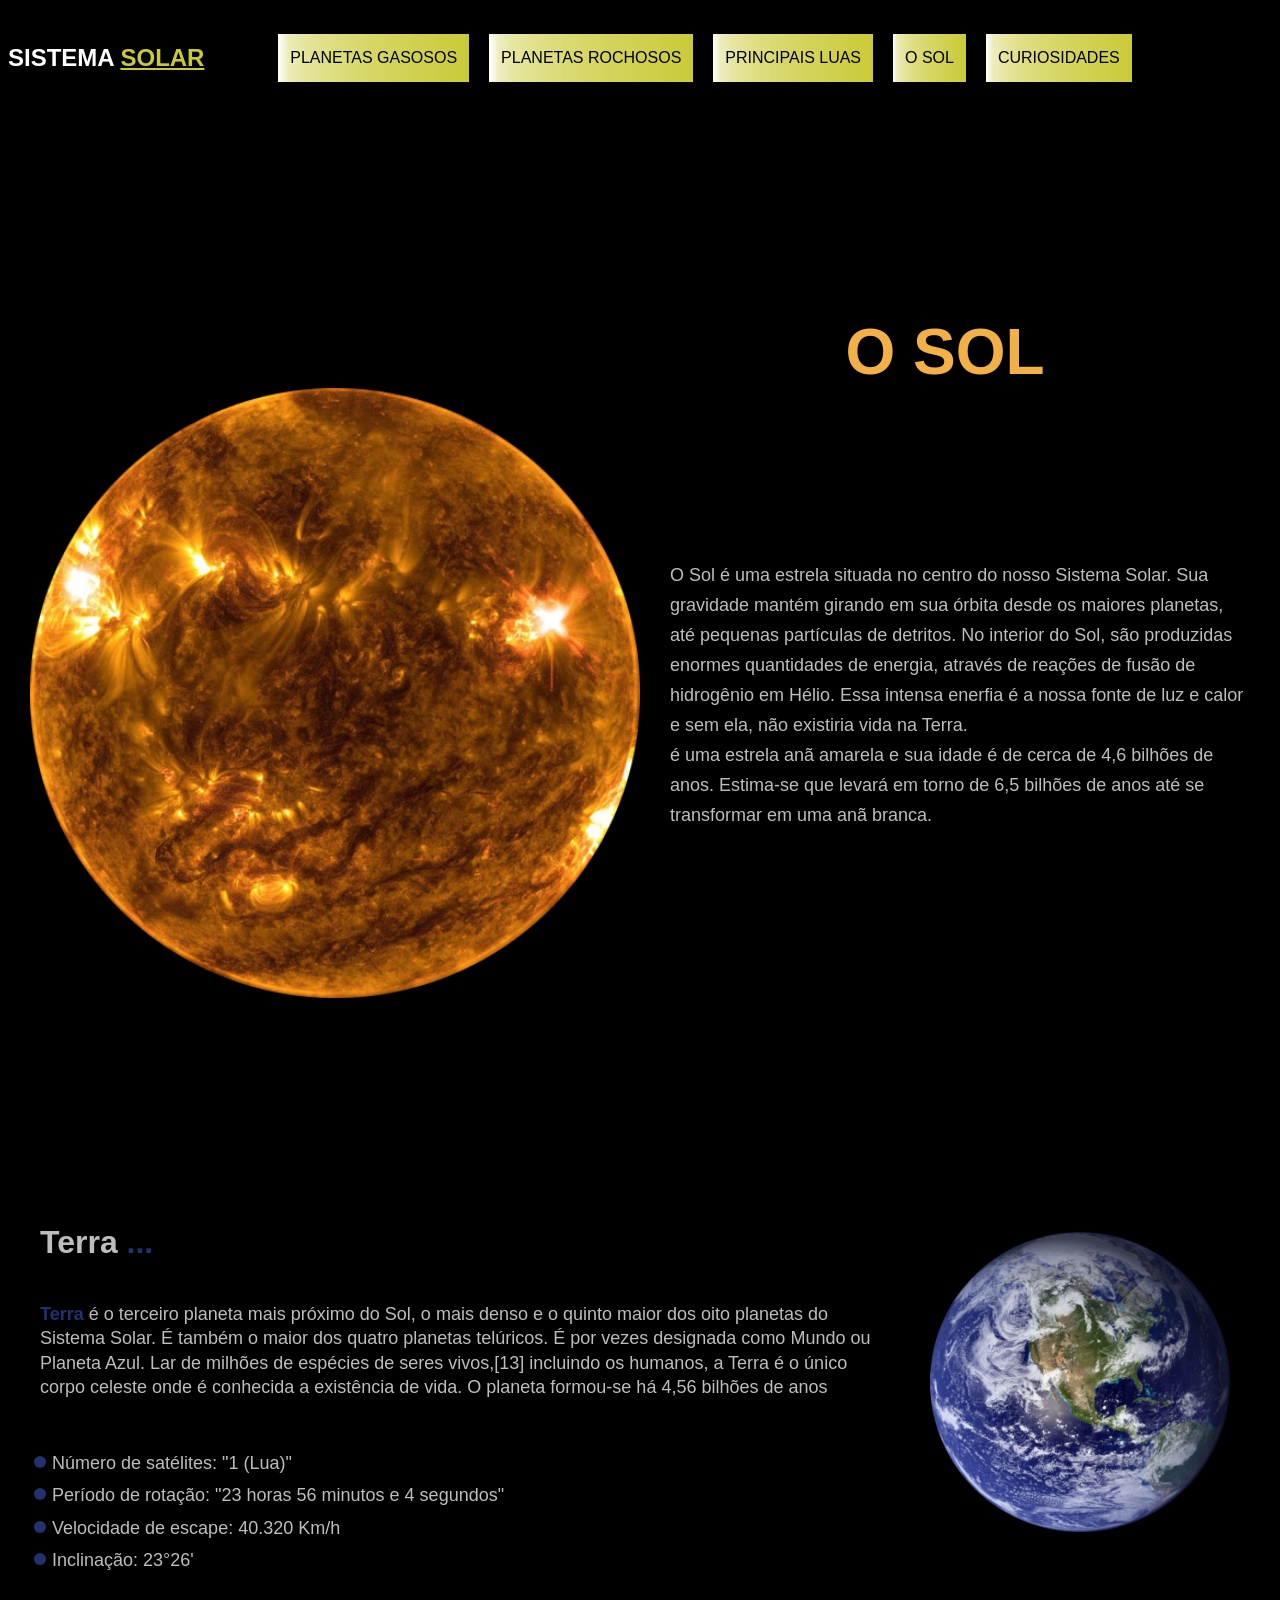
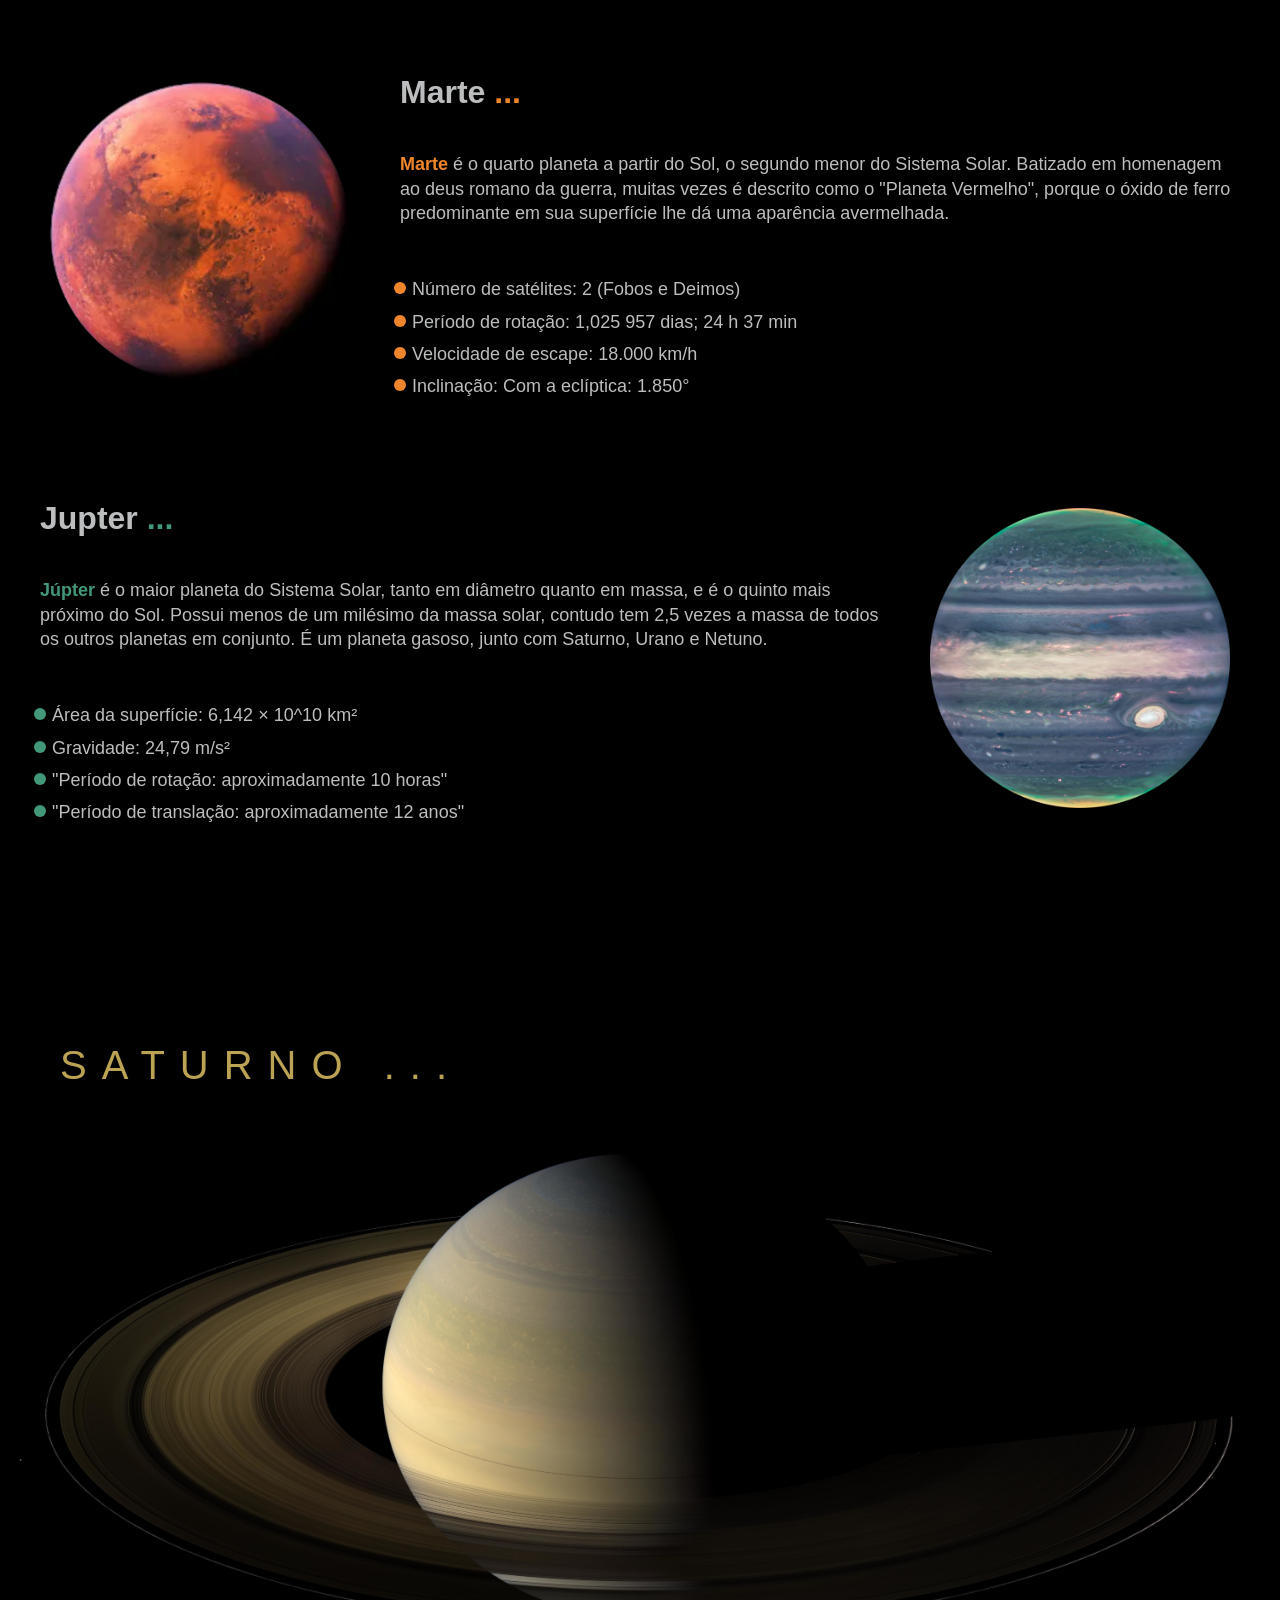
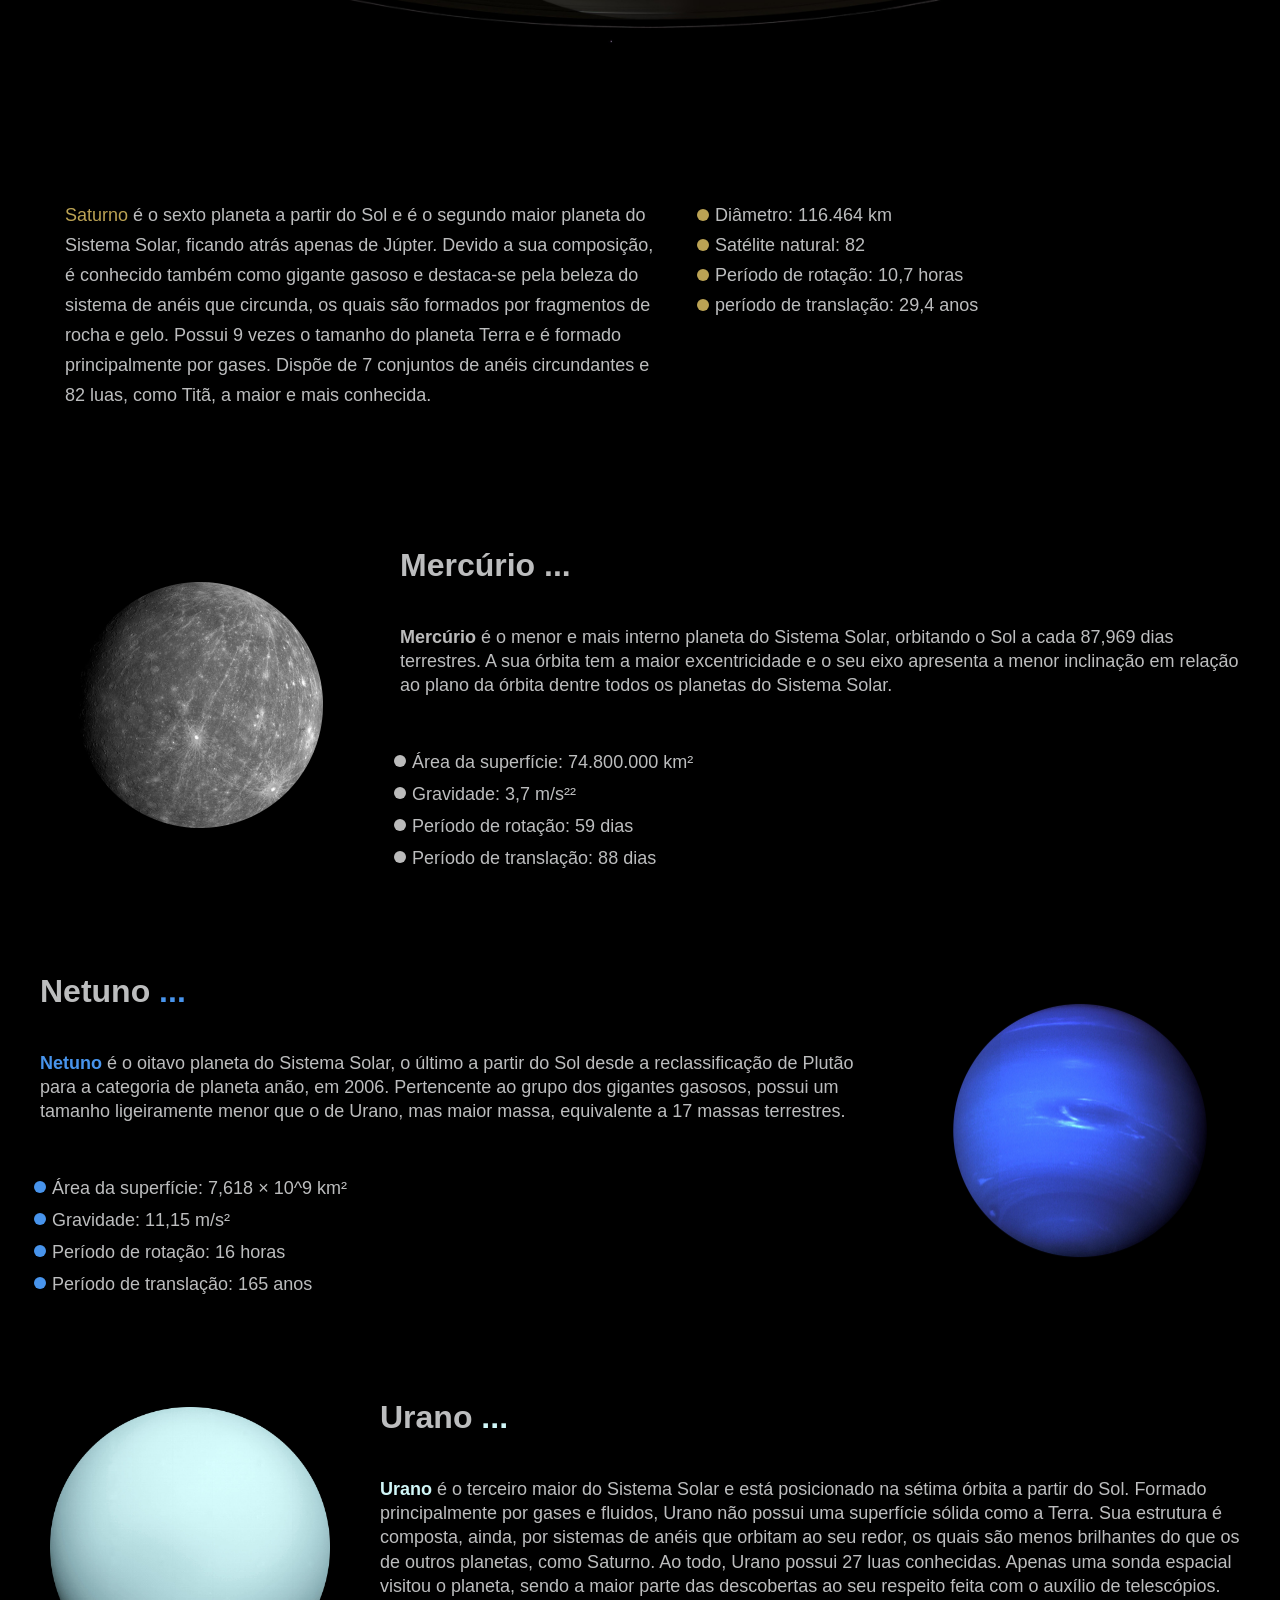
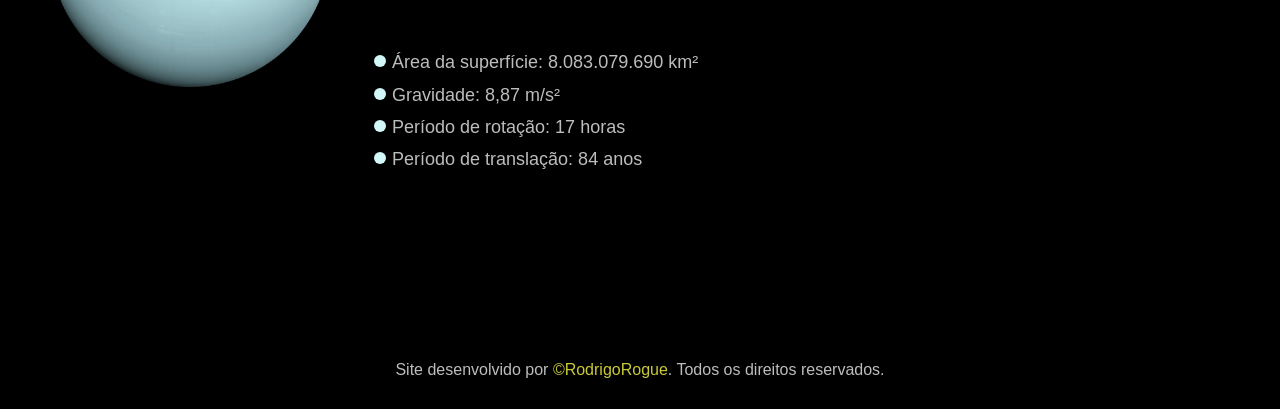
==== index.html @ a6e83b04 "correção de bug de scroll horizontal no responsivo" ====
<!DOCTYPE html>
<html lang="pt-BR">

<head>
  <meta charset="UTF-8">
  <meta http-equiv="X-UA-Compatible" content="IE=edge">
  <meta name="viewport" content="width=device-width, initial-scale=1.0">

  <script>document.documentElement.className += " js"</script>
  <link rel="stylesheet" href="./css/style.css">
  <title>Sistema Solar</title>
</head>

<body>
  <header class="header-bg">
    <nav class="header container">
      <div>
        <h2 class="cor-0 font-1-l-b">Sistema <span class="cor-4">Solar</span></h2>
      </div>
      <ul class="header-menu font-1-s">
        <li><a href="./">Planetas Gasosos</a></li>
        <li><a href="./">Planetas Rochosos</a></li>
        <li><a href="./">Principais Luas</a></li>
        <li><a href="./">O Sol</a></li>
        <li><a href="./">Curiosidades</a></li>
      </ul>
    </nav>
  </header>
  <main class="introducao">
    <article>
      <div class="sol" data-anime="scroll" data-tab="show-right">
        <h2 class="cor-9 font-1-xxl">O Sol</h2>
        <div id="sol">
          <img src="./img/estrelas/sol-transparente.png" width="600" alt="Sol">
        </div>
        <div class="sol-descricao">
          <p class="cor-10 font-1-m container">O Sol é uma estrela situada no centro do nosso Sistema Solar. Sua gravidade mantém girando em sua órbita desde os maiores planetas, até pequenas partículas de detritos. No interior do Sol, são produzidas enormes quantidades de energia, através de reações de fusão de hidrogênio em Hélio. Essa intensa enerfia é a nossa fonte de luz e calor e sem ela, não existiria vida na Terra.</p>
          <p class="cor-10 font-1-m container">é uma estrela anã amarela e sua idade é de cerca de 4,6 bilhões de anos. Estima-se que levará em torno de 6,5 bilhões de anos até se transformar em uma anã branca.</p>
        </div>
      </div>
    </article>
    <article class="galaxia-blue">
      <div class="planeta terra" data-anime="scroll" data-tab="show-right">
        <div id="terra" data-tab="content" class="planetas">
          <img src="./img/planetas-transparentes/terra-transparente.png" width="300" alt="Planeta Terra">
        </div>
        <div class="terra-descricao container" data-tab="content">
          <h3 class="font-1-xl cor-10">Terra<span class="span-terra"> ...</span></h3>
          <p class="font-1-m cor-10"><span class="span-terra font-1-m-b">Terra</span> é o terceiro planeta mais próximo do Sol, o mais denso e o quinto maior dos oito planetas do Sistema Solar. É também o maior dos quatro planetas telúricos. É por vezes designada como Mundo ou Planeta Azul. Lar de milhões de espécies de seres vivos,[13] incluindo os humanos, a Terra é o único corpo celeste onde é conhecida a existência de vida. O planeta formou-se há 4,56 bilhões de anos</p>
          <ul class="cor-10 font-1-m">
            <li>Número de satélites: "1 (Lua)"</li>
            <li>Período de rotação: "23 horas 56 minutos e 4 segundos"</li>
            <li>Velocidade de escape: 40.320 Km/h</li>
            <li>Inclinação: 23°26'</li>
          </ul>
        </div>
      </div>
      <div class="planeta  marte" data-anime="scroll" data-tab="show-right">
        <div id="marte" class="planetas">
          <img src="./img/planetas-transparentes/marte-transparente.png" width="300" alt="Planeta Marte">
        </div>
        <div class="marte-descricao container">
          <h3 class="font-1-xl cor-10">Marte<span class="span-marte"> ...</span></h3>
          <p class="font-1-m cor-10"><span class="span-marte font-1-m-b">Marte</span> é o quarto planeta a partir do Sol, o segundo menor do Sistema Solar. Batizado em homenagem ao deus romano da guerra, muitas vezes é descrito como o "Planeta Vermelho", porque o óxido de ferro predominante em sua superfície lhe dá uma aparência avermelhada.</p>
          <ul class="cor-10 font-1-m">
            <li>Número de satélites: 2 (Fobos e Deimos)</li>
            <li>Período de rotação: 1,025 957 dias; 24 h 37 min</li>
            <li>Velocidade de escape: 18.000 km/h</li>
            <li>Inclinação: Com a eclíptica: 1.850°</li>
          </ul>
        </div>
      </div>
      <div class="planeta jupter" data-anime="scroll" data-tab="show-right">
        <div id="jupter" class="planetas">
          <img src="./img/planetas-transparentes/jupter-transparente.png" width="300" alt="Planeta Júpter">
        </div>
        <div class="jupter-descricao container">
          <h3 class="font-1-xl cor-10">Jupter<span class="span-jupter"> ...</span></h3>
          <p class="font-1-m cor-10"><span class="span-jupter font-1-m-b">Júpter</span> é o maior planeta do Sistema Solar, tanto em diâmetro quanto em massa, e é o quinto mais próximo do Sol. Possui menos de um milésimo da massa solar, contudo tem 2,5 vezes a massa de todos os outros planetas em conjunto. É um planeta gasoso, junto com Saturno, Urano e Netuno.</p>
          <ul class="cor-10 font-1-m">
            <li>Área da superfície: 6,142 × 10^10 km²</li>
            <li>Gravidade: 24,79 m/s²</li>
            <li>"Período de rotação: aproximadamente 10 horas"</li>
            <li>"Período de translação: aproximadamente 12 anos"</li>
          </ul>
        </div>
      </div>
    </article>

    <article class="galaxia-black">
      <div class="saturno" data-tab="show">
        <div id="saturno">
          <img src="./img/planetas/planeta-saturno-otimizada.jpg" width="300" alt="Planeta Saturno">
        </div>
        <div class="saturno-descricao cor-10 font-1-m">
          <p><span>Saturno</span> é o sexto planeta a partir do Sol e é o segundo maior planeta do Sistema Solar, ficando atrás apenas de Júpter. Devido a sua composição, é conhecido também como gigante gasoso e destaca-se pela beleza do sistema de anéis que circunda, os quais são formados por fragmentos de rocha e gelo. Possui 9 vezes o tamanho do planeta Terra e é formado principalmente por gases. Dispõe de 7 conjuntos de anéis circundantes e 82 luas, como Titã, a maior e mais conhecida.
          </p>
          <ul>
            <li>Diâmetro: 116.464 km</li>
            <li>Satélite natural: 82</li>
            <li>Período de rotação: 10,7 horas</li>
            <li>período de translação: 29,4 anos</li>
          </ul>
        </div>
      </div>
    </article>

    <article class="galaxia-blue">
      <div class="planeta mercurio" data-anime="scroll" data-tab="show-right">
        <div id="mercurio" class="planetas">
          <img src="./img/planetas-transparentes/mercurio-transparente.png" width="300" alt="Planeta Mercúrio">
        </div>
        <div class="mercurio-descricao container">
          <h3 class="font-1-xl cor-10">Mercúrio<span class="span-mercurio"> ...</span></h3>
          <p class="font-1-m cor-10"><span class="span-mercurio font-1-m-b">Mercúrio</span> é o menor e mais interno planeta do Sistema Solar, orbitando o Sol a cada 87,969 dias terrestres. A sua órbita tem a maior excentricidade e o seu eixo apresenta a menor inclinação em relação ao plano da órbita dentre todos os planetas do Sistema Solar.</p>
          <ul class="cor-10 font-1-m">
            <li>Área da superfície: 74.800.000 km²</li>
            <li>Gravidade: 3,7 m/s²²</li>
            <li>Período de rotação: 59 dias</li>
            <li>Período de translação: 88 dias</li>
          </ul>
        </div>
      </div>
      <div class="planeta netuno" data-anime="scroll" data-tab="show-right">
        <div id="netuno" class="planetas">
          <img src="./img/planetas-transparentes/netuno-transparente.png" width="300" alt="Planeta Netuno">
        </div>
        <div class="netuno-descricao container">
          <h3 class="font-1-xl cor-10">Netuno<span class="span-netuno"> ...</span></h3>
          <p class="font-1-m cor-10"><span class="span-netuno font-1-m-b">Netuno</span> é o oitavo planeta do Sistema Solar, o último a partir do Sol desde a reclassificação de Plutão para a categoria de planeta anão, em 2006. Pertencente ao grupo dos gigantes gasosos, possui um tamanho ligeiramente menor que o de Urano, mas maior massa, equivalente a 17 massas terrestres.</p>
          <ul class="cor-10 font-1-m">
            <li>Área da superfície: 7,618 × 10^9 km²</li>
            <li>Gravidade: 11,15 m/s²</li>
            <li>Período de rotação: 16 horas</li>
            <li>Período de translação: 165 anos</li>
          </ul>
        </div>
      </div>
      <div class="planeta urano" data-anime="scroll" data-tab="show-right">
        <div id="urano" class="planetas">
          <img src="./img/planetas-transparentes/urano-transparente.png" width="280" alt="Planeta Urano">
        </div>
        <div class="urano-descricao container">
          <h3 class="font-1-xl cor-10">Urano<span class="span-urano"> ...</span></h3>
          <p class="font-1-m cor-10"><span class="span-urano font-1-m-b">Urano</span> é o terceiro maior do Sistema Solar e está posicionado na sétima órbita a partir do Sol. Formado principalmente por gases e fluidos, Urano não possui uma superfície sólida como a Terra. Sua estrutura é composta, ainda, por sistemas de anéis que orbitam ao seu redor, os quais são menos brilhantes do que os de outros planetas, como Saturno. Ao todo, Urano possui 27 luas conhecidas. Apenas uma sonda espacial visitou o planeta, sendo a maior parte das descobertas ao seu respeito feita com o auxílio de telescópios.</p>
          <ul class="cor-10 font-1-m">
            <li>Área da superfície: 8.083.079.690 km²</li>
            <li>Gravidade: 8,87 m/s²</li>
            <li>Período de rotação: 17 horas</li>
            <li>Período de translação: 84 anos</li>
          </ul>
        </div>
      </div>
    </article>

  </main>
  <footer class="footer-bg">
    <p>Site desenvolvido por <span class="span-footer">&copy;RodrigoRogue</span>. Todos os direitos reservados.</p>
  </footer>

  <script src="js/script.js"></script>
</body>

</html>
---- css/style.css ----
@import "./global/global.css";

/*  Header */
@import "./global/header.css";

/* Utilidades */
@import "./utilidades/cores.css";
@import "./utilidades/tipografia.css";
@import "./utilidades/container.css";

/* Introdução */
@import "./home/introducao.css";
@import "./home/sol.css";
@import "./home/animaScroll.css";

/* Planetas */
@import "./planetas/marte.css";
@import "./planetas/jupter.css";
@import "./planetas/terra.css";
@import "./planetas/saturno.css";
@import "./planetas/mercurio.css";
@import "./planetas/netuno.css";
@import "./planetas/urano.css";
@import "./planetas/sol.css";

/* footer */
@import "./global/footer.css";
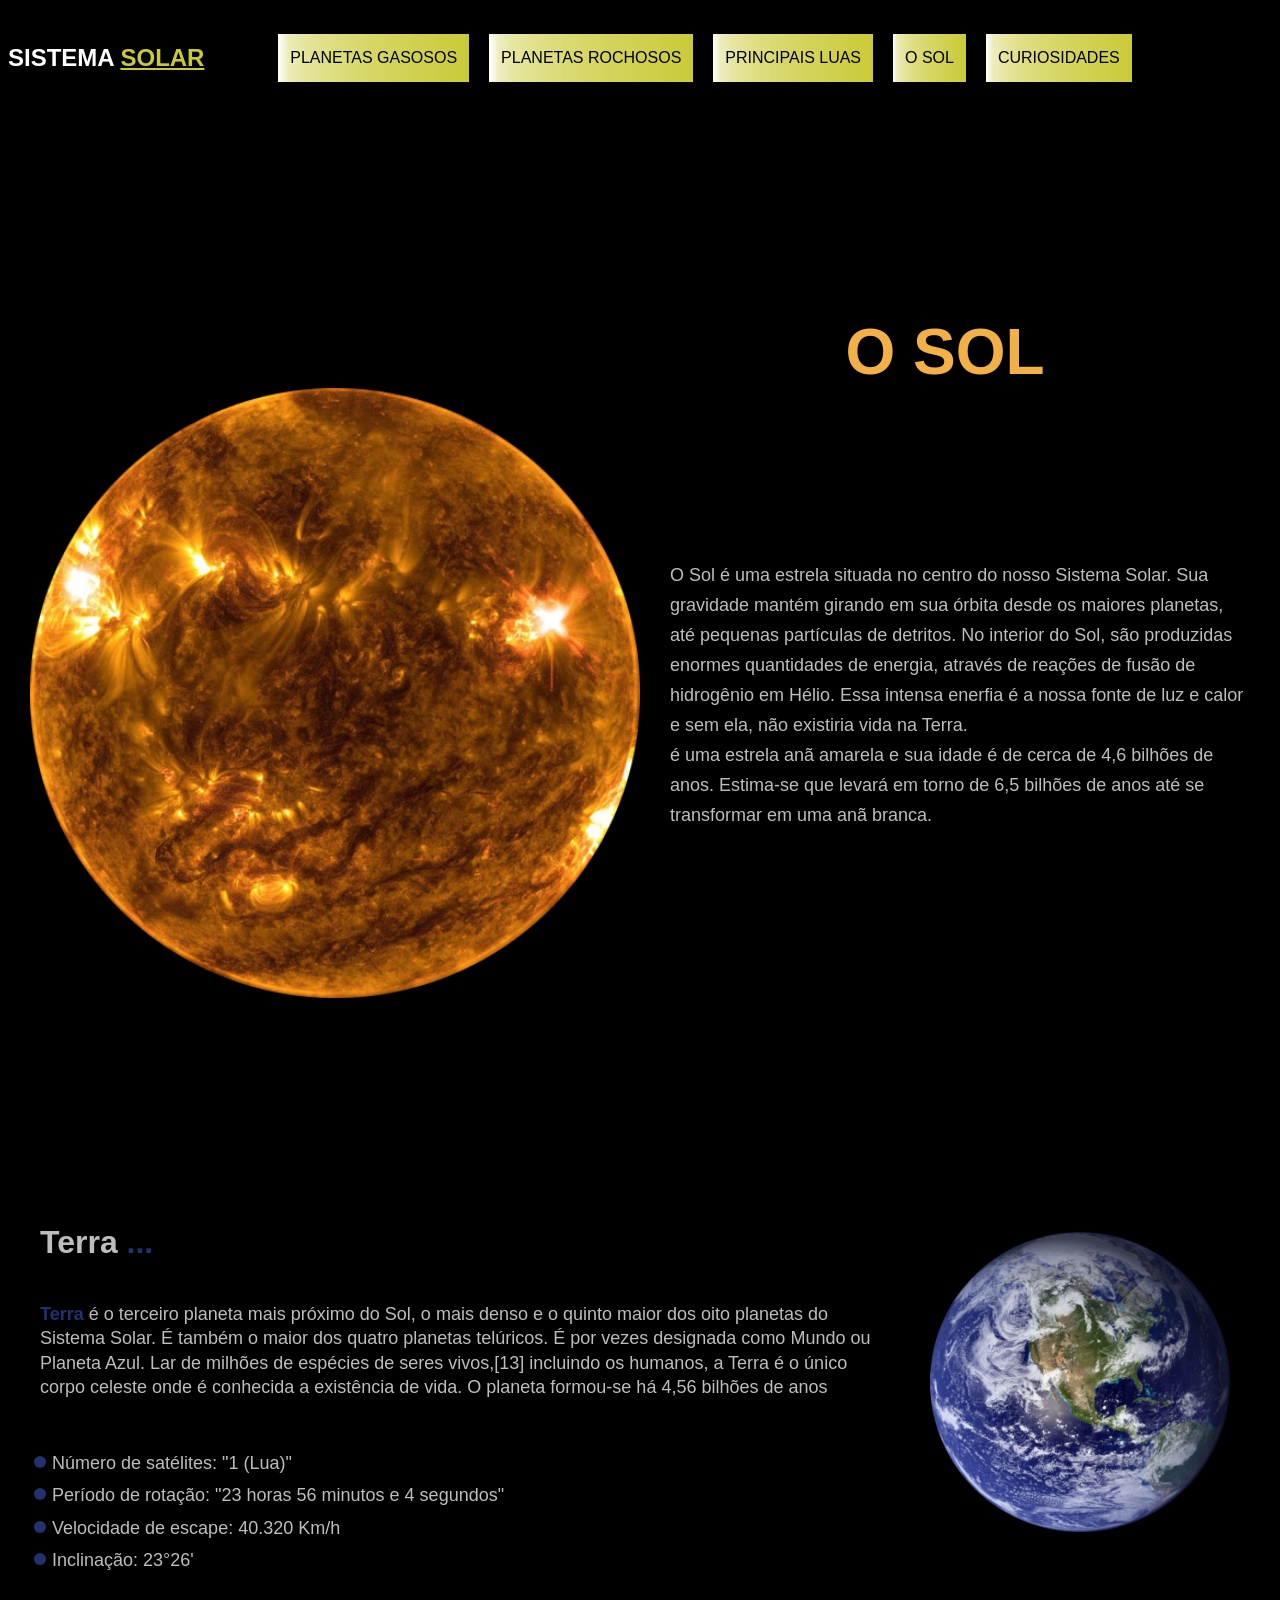
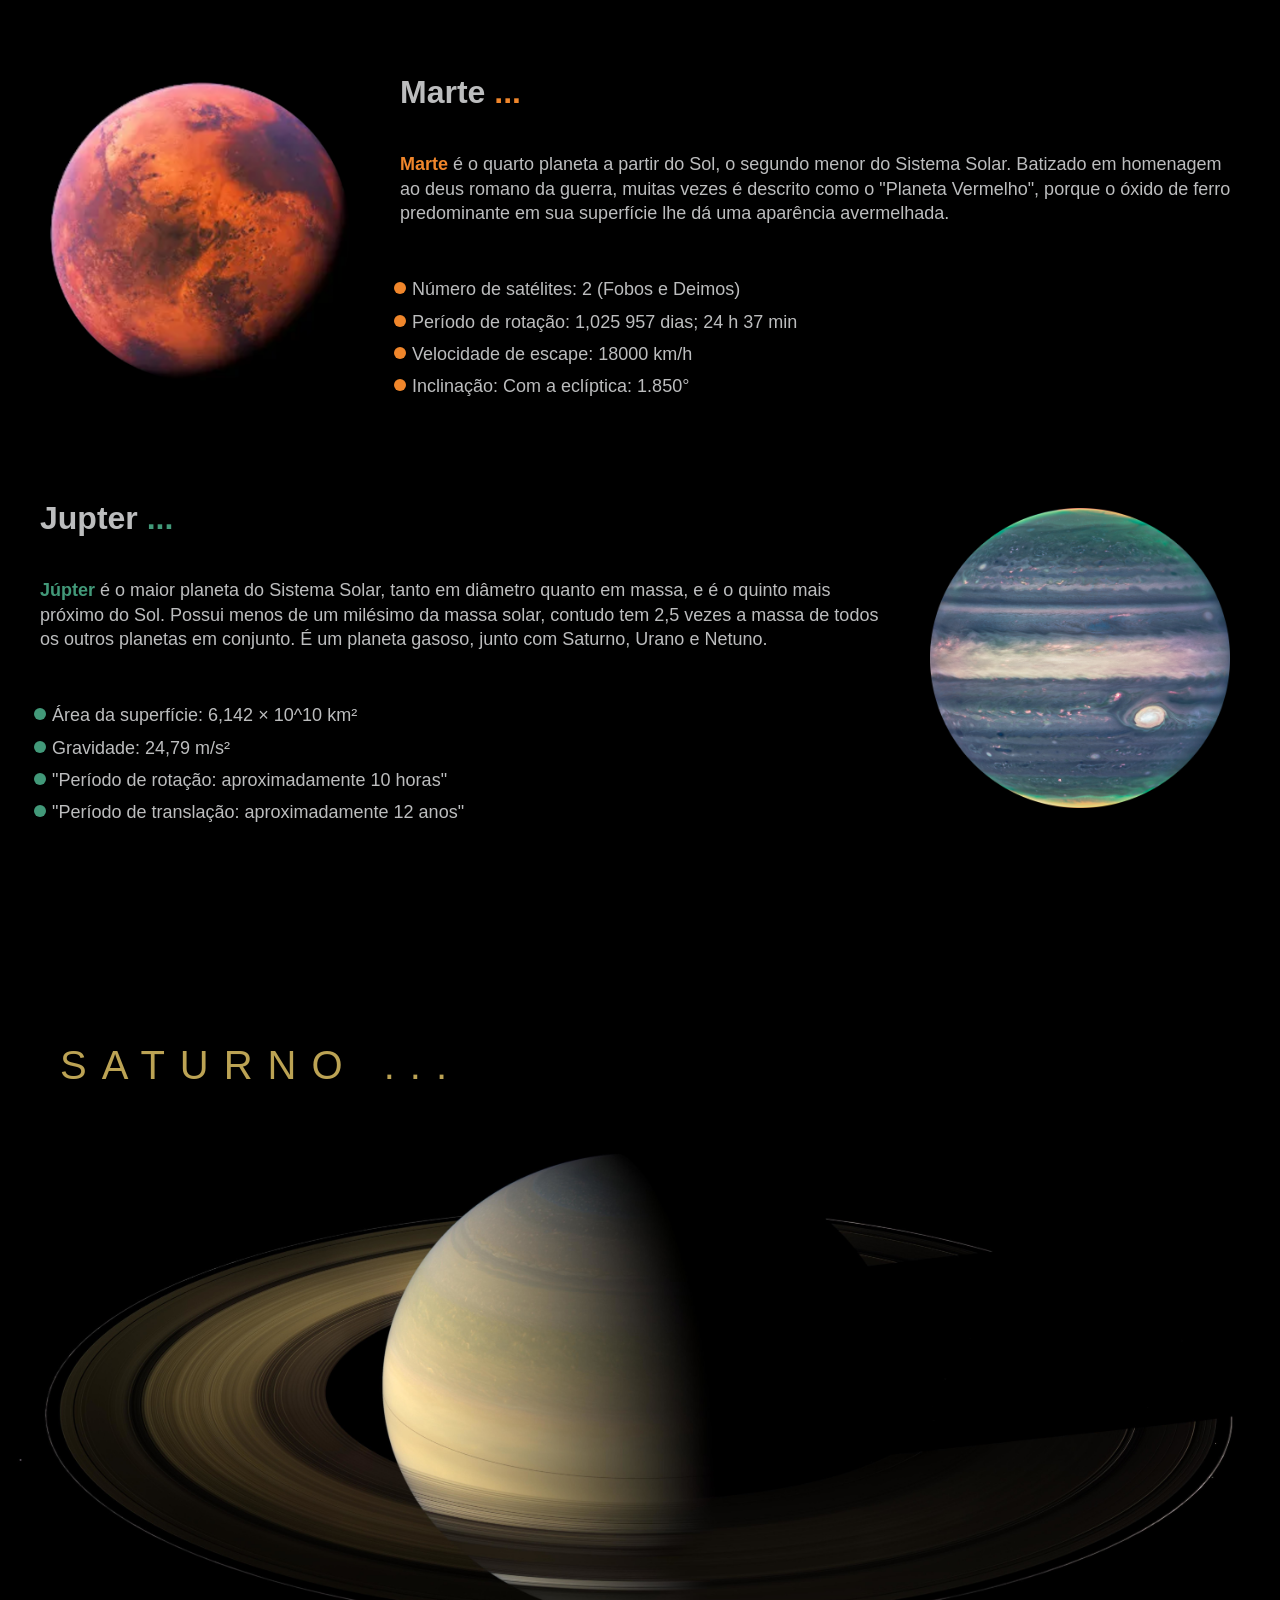
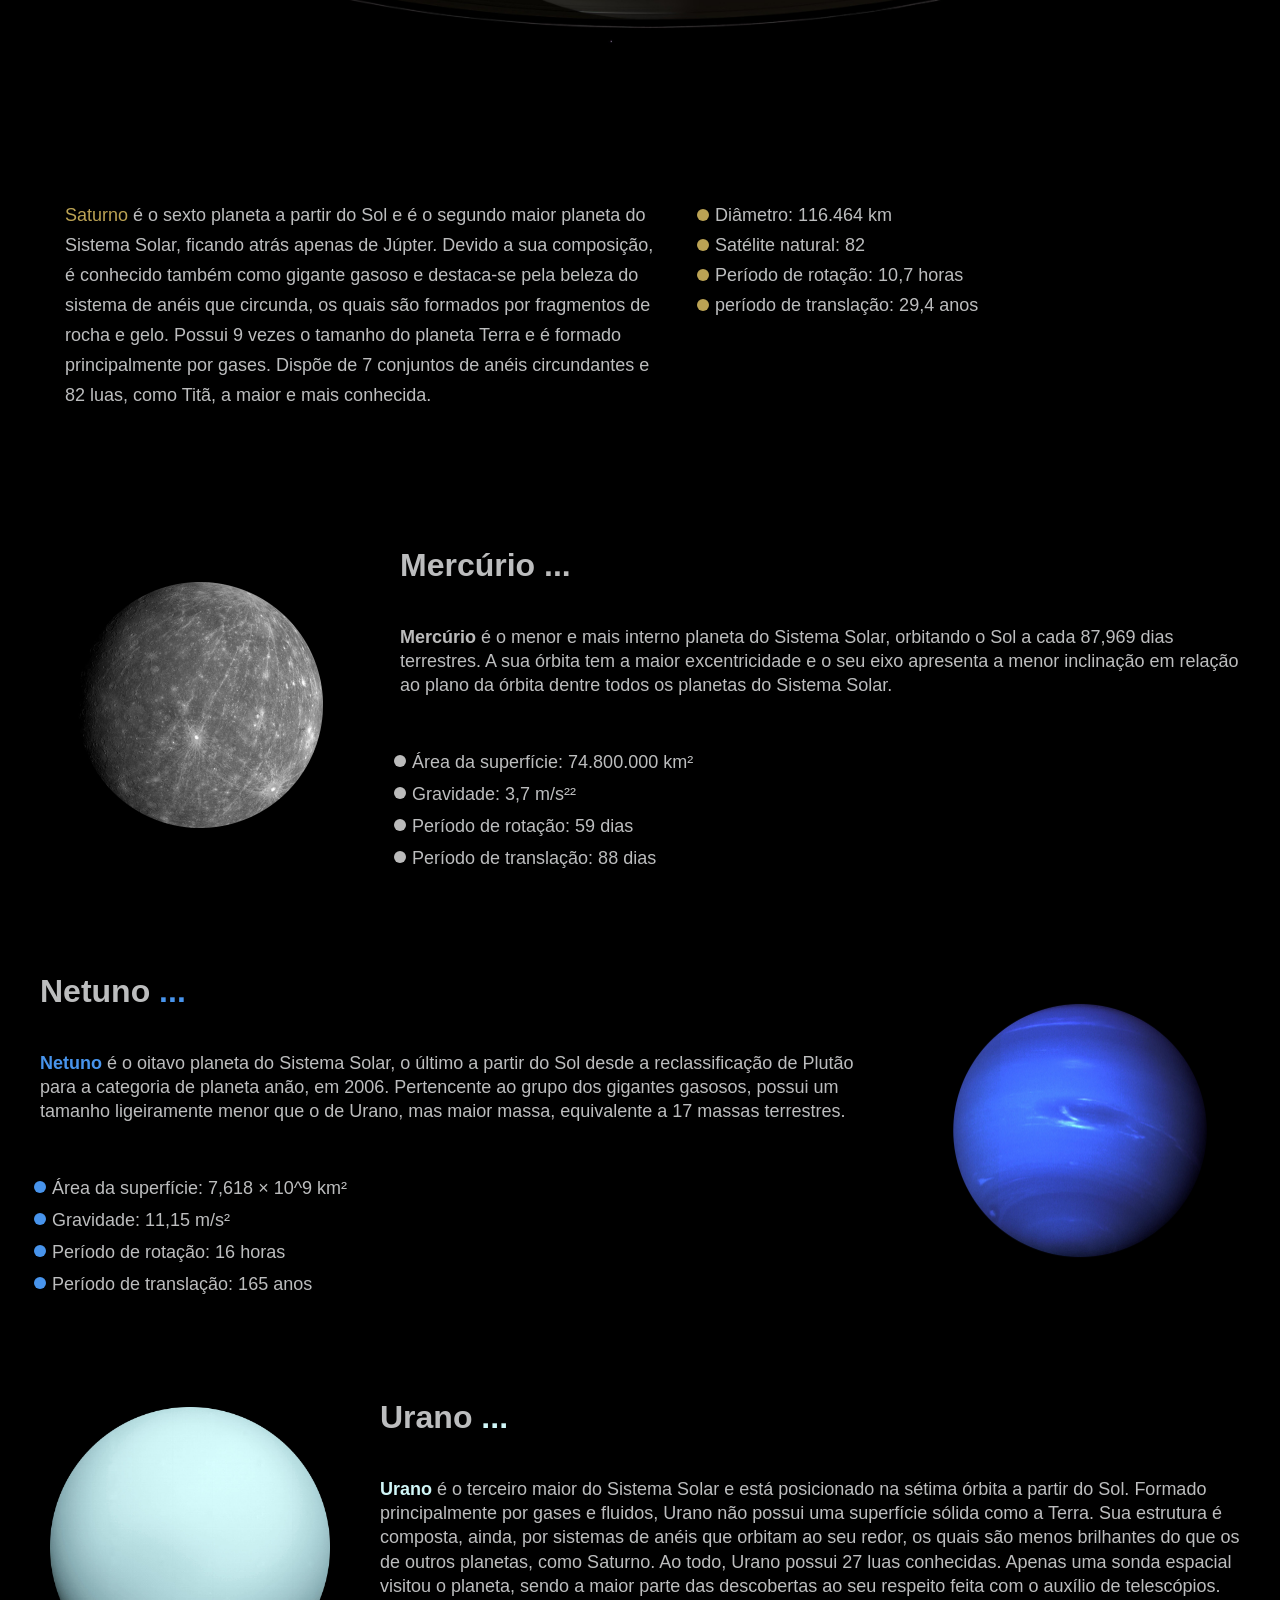
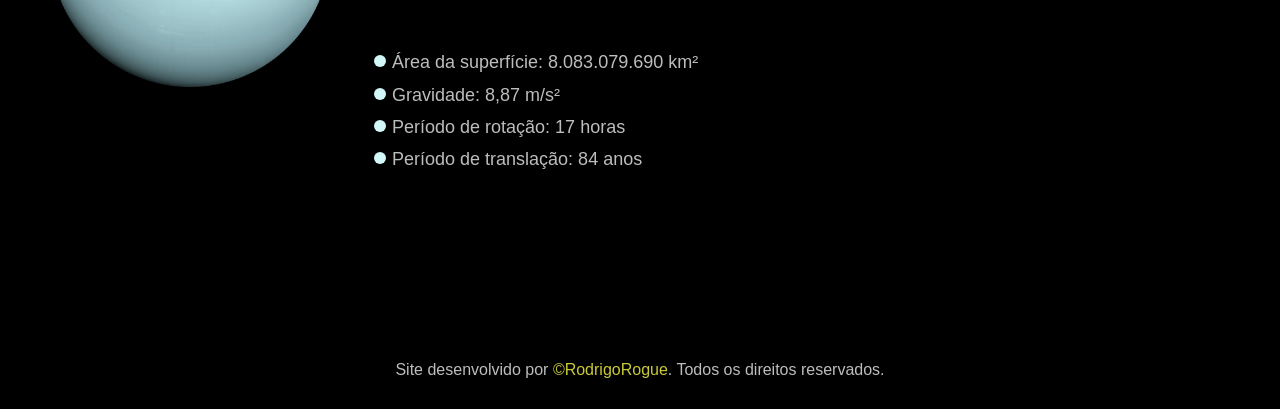
==== commit 619e2c9b: "retirado console log do script" ====
--- a/index.html
+++ b/index.html
@@ -65,7 +65,7 @@
           <ul class="cor-10 font-1-m">
             <li>Número de satélites: 2 (Fobos e Deimos)</li>
             <li>Período de rotação: 1,025 957 dias; 24 h 37 min</li>
-            <li>Velocidade de escape: 18.000 km/h</li>
+            <li>Velocidade de escape: <span class="number">18000</span> km/h</li>
             <li>Inclinação: Com a eclíptica: 1.850°</li>
           </ul>
         </div>
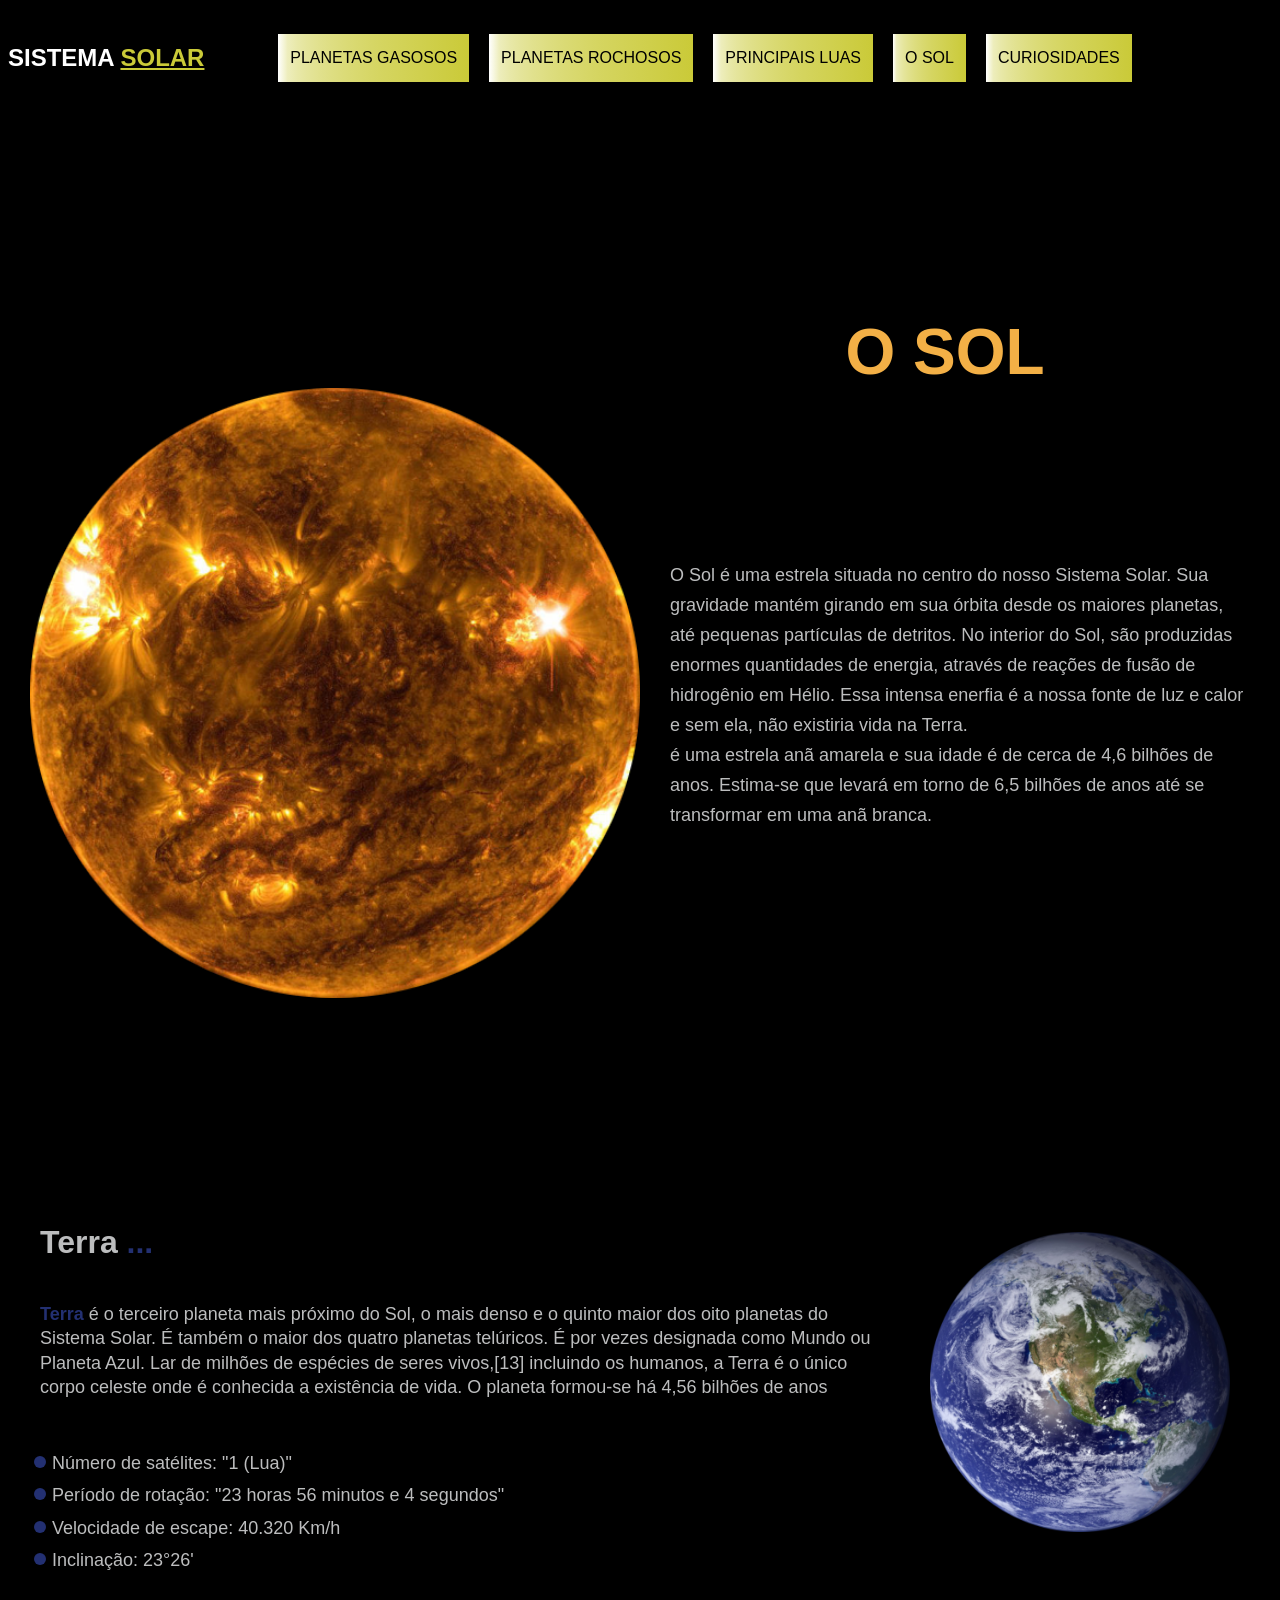
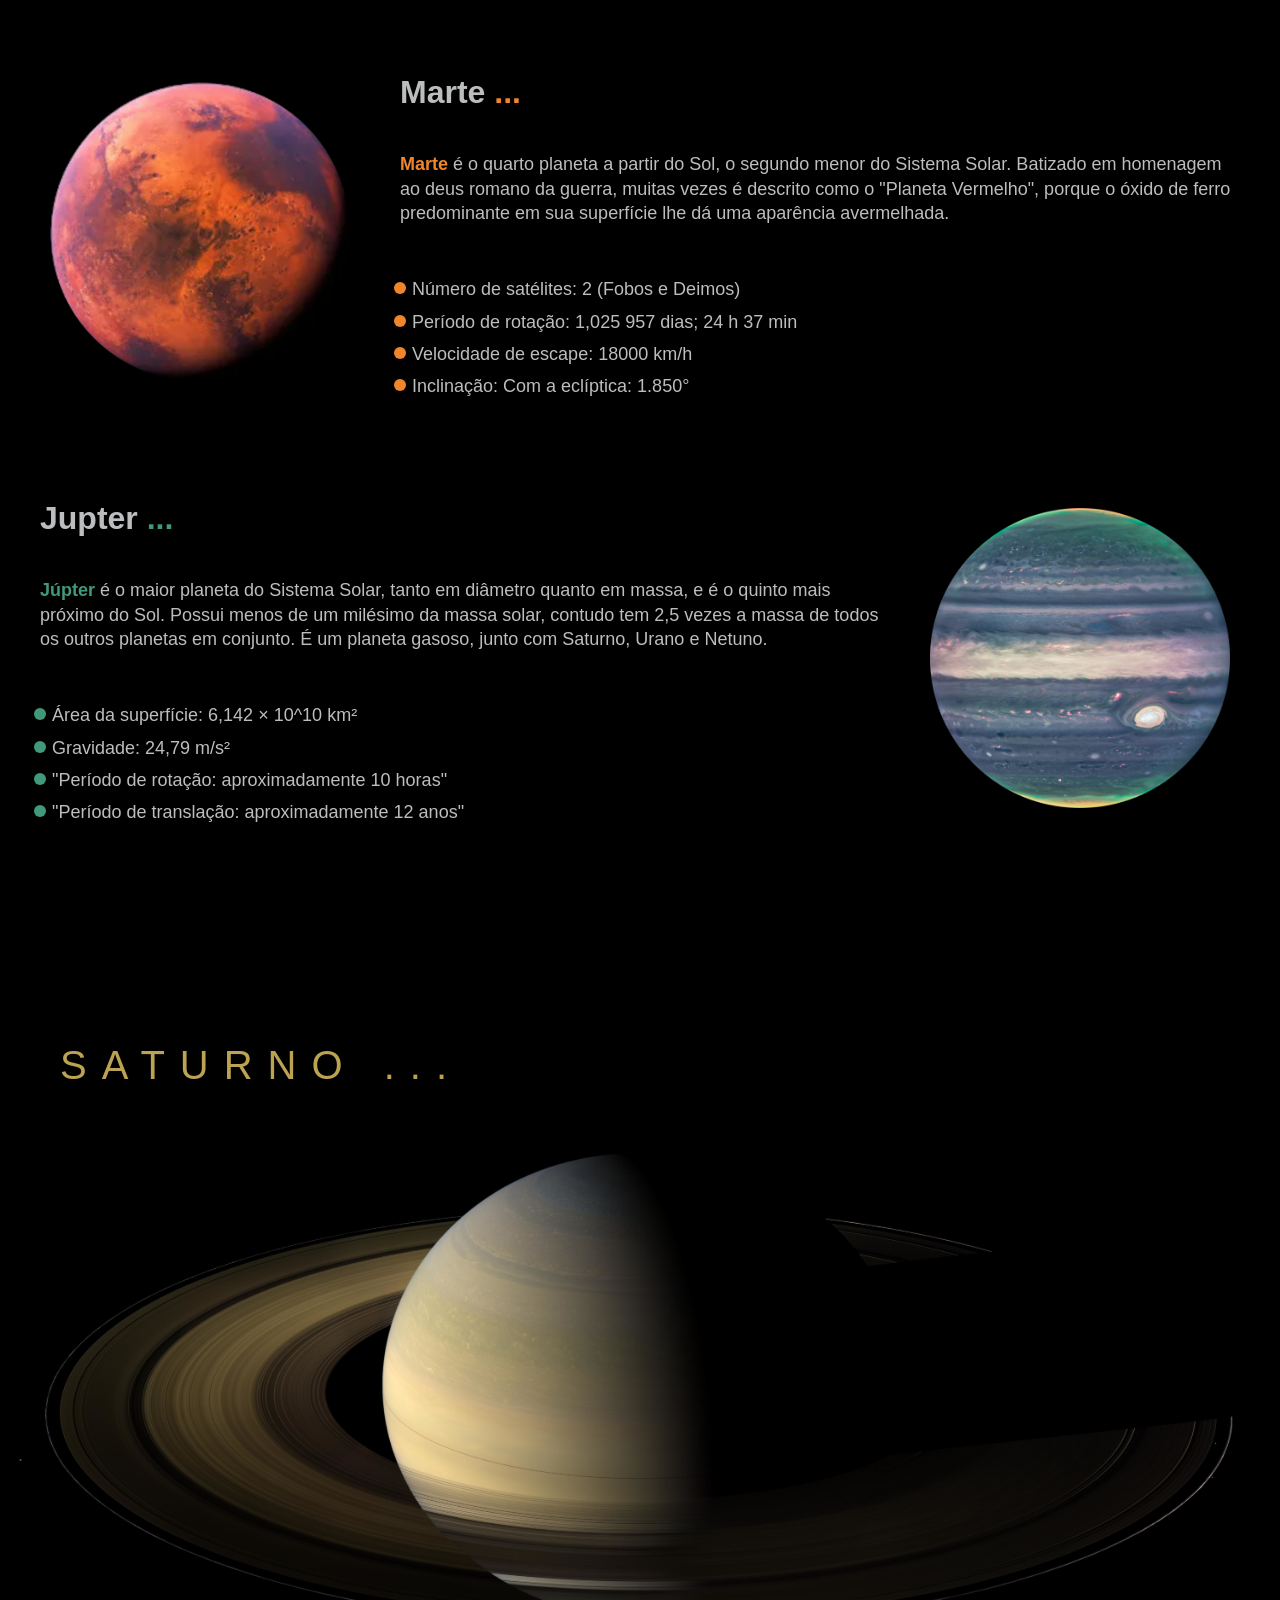
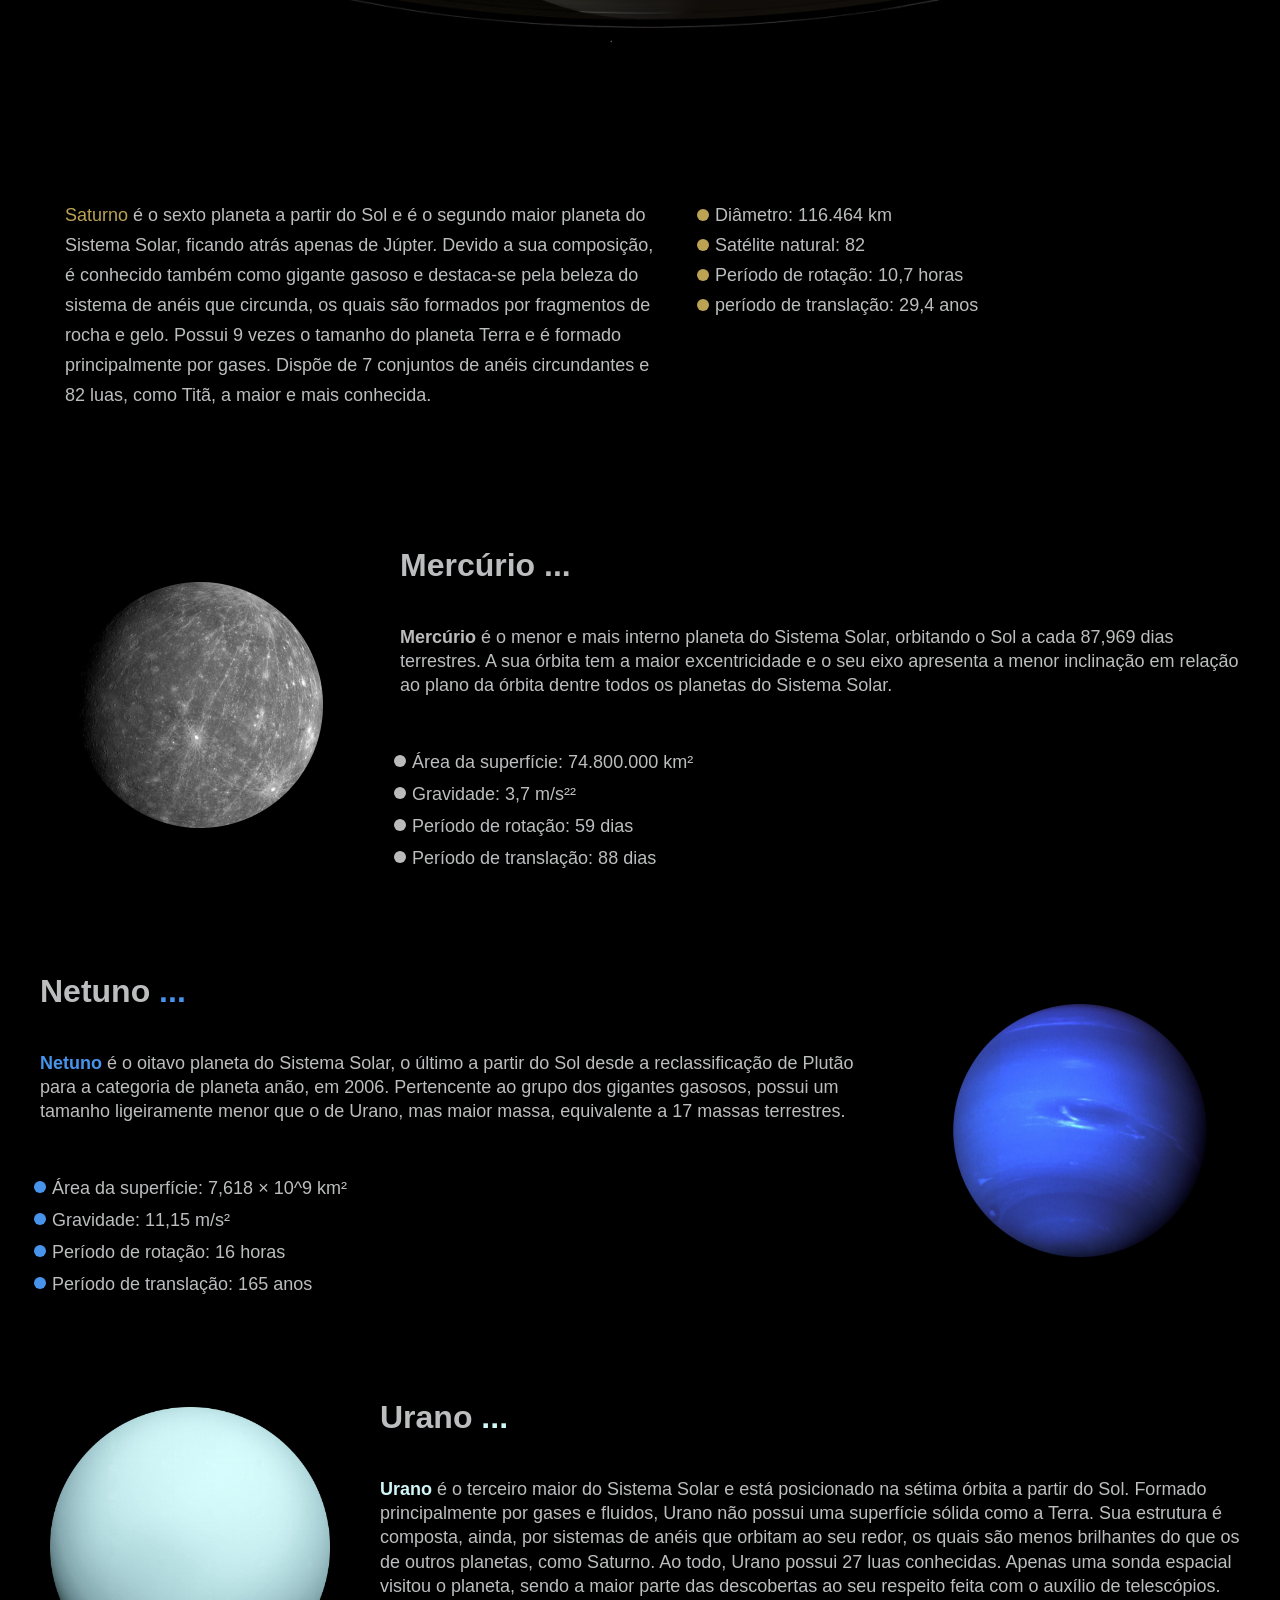
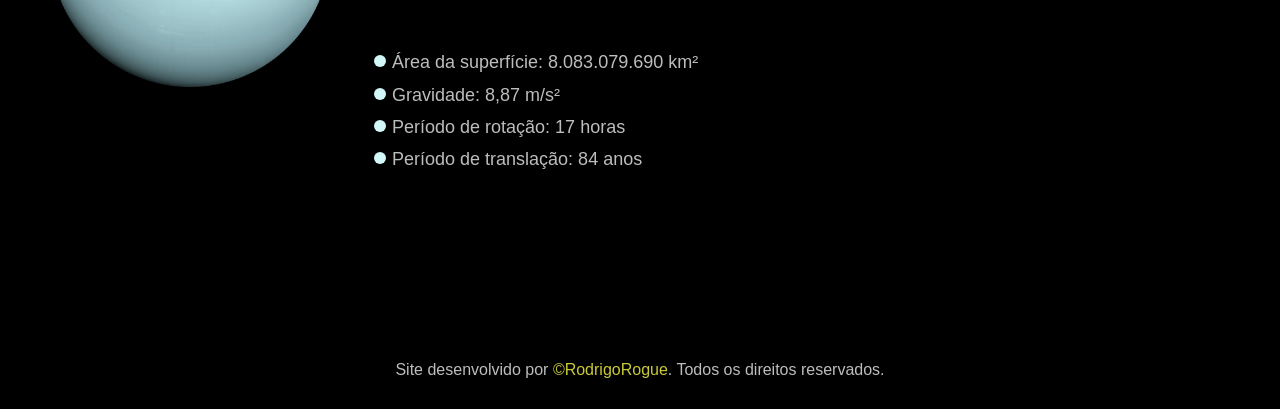
==== commit ba2f5d22: "Corrigido responsividade e adicionado nova animação ao elemento sair da tela" ====
--- a/index.html
+++ b/index.html
@@ -40,7 +40,7 @@
       </div>
     </article>
     <article class="galaxia-blue">
-      <div class="planeta terra" data-anime="scroll" data-tab="show-right">
+      <div class="planeta terra" data-anime="scroll" data-tab="show-right" data-hide="hide-left">
         <div id="terra" data-tab="content" class="planetas">
           <img src="./img/planetas-transparentes/terra-transparente.png" width="300" alt="Planeta Terra">
         </div>
@@ -55,7 +55,7 @@
           </ul>
         </div>
       </div>
-      <div class="planeta  marte" data-anime="scroll" data-tab="show-right">
+      <div class="planeta  marte" data-anime="scroll" data-tab="show-right" data-hide="hide-left">
         <div id="marte" class="planetas">
           <img src="./img/planetas-transparentes/marte-transparente.png" width="300" alt="Planeta Marte">
         </div>
@@ -70,7 +70,7 @@
           </ul>
         </div>
       </div>
-      <div class="planeta jupter" data-anime="scroll" data-tab="show-right">
+      <div class="planeta jupter" data-anime="scroll" data-tab="show-right" data-hide="hide-left">
         <div id="jupter" class="planetas">
           <img src="./img/planetas-transparentes/jupter-transparente.png" width="300" alt="Planeta Júpter">
         </div>
@@ -90,7 +90,7 @@
     <article class="galaxia-black">
       <div class="saturno" data-tab="show">
         <div id="saturno">
-          <img src="./img/planetas/planeta-saturno-otimizada.jpg" width="300" alt="Planeta Saturno">
+          <img src="./img/planetas/planeta-saturno-otimizada.jpg" alt="Planeta Saturno">
         </div>
         <div class="saturno-descricao cor-10 font-1-m">
           <p><span>Saturno</span> é o sexto planeta a partir do Sol e é o segundo maior planeta do Sistema Solar, ficando atrás apenas de Júpter. Devido a sua composição, é conhecido também como gigante gasoso e destaca-se pela beleza do sistema de anéis que circunda, os quais são formados por fragmentos de rocha e gelo. Possui 9 vezes o tamanho do planeta Terra e é formado principalmente por gases. Dispõe de 7 conjuntos de anéis circundantes e 82 luas, como Titã, a maior e mais conhecida.
@@ -106,7 +106,7 @@
     </article>
 
     <article class="galaxia-blue">
-      <div class="planeta mercurio" data-anime="scroll" data-tab="show-right">
+      <div class="planeta mercurio" data-anime="scroll" data-tab="show-right" data-hide="hide-left">
         <div id="mercurio" class="planetas">
           <img src="./img/planetas-transparentes/mercurio-transparente.png" width="300" alt="Planeta Mercúrio">
         </div>
@@ -121,7 +121,7 @@
           </ul>
         </div>
       </div>
-      <div class="planeta netuno" data-anime="scroll" data-tab="show-right">
+      <div class="planeta netuno" data-anime="scroll" data-tab="show-right" data-hide="hide-left">
         <div id="netuno" class="planetas">
           <img src="./img/planetas-transparentes/netuno-transparente.png" width="300" alt="Planeta Netuno">
         </div>
@@ -136,7 +136,7 @@
           </ul>
         </div>
       </div>
-      <div class="planeta urano" data-anime="scroll" data-tab="show-right">
+      <div class="planeta urano" data-anime="scroll" data-tab="show-right" data-hide="hide-left">
         <div id="urano" class="planetas">
           <img src="./img/planetas-transparentes/urano-transparente.png" width="280" alt="Planeta Urano">
         </div>
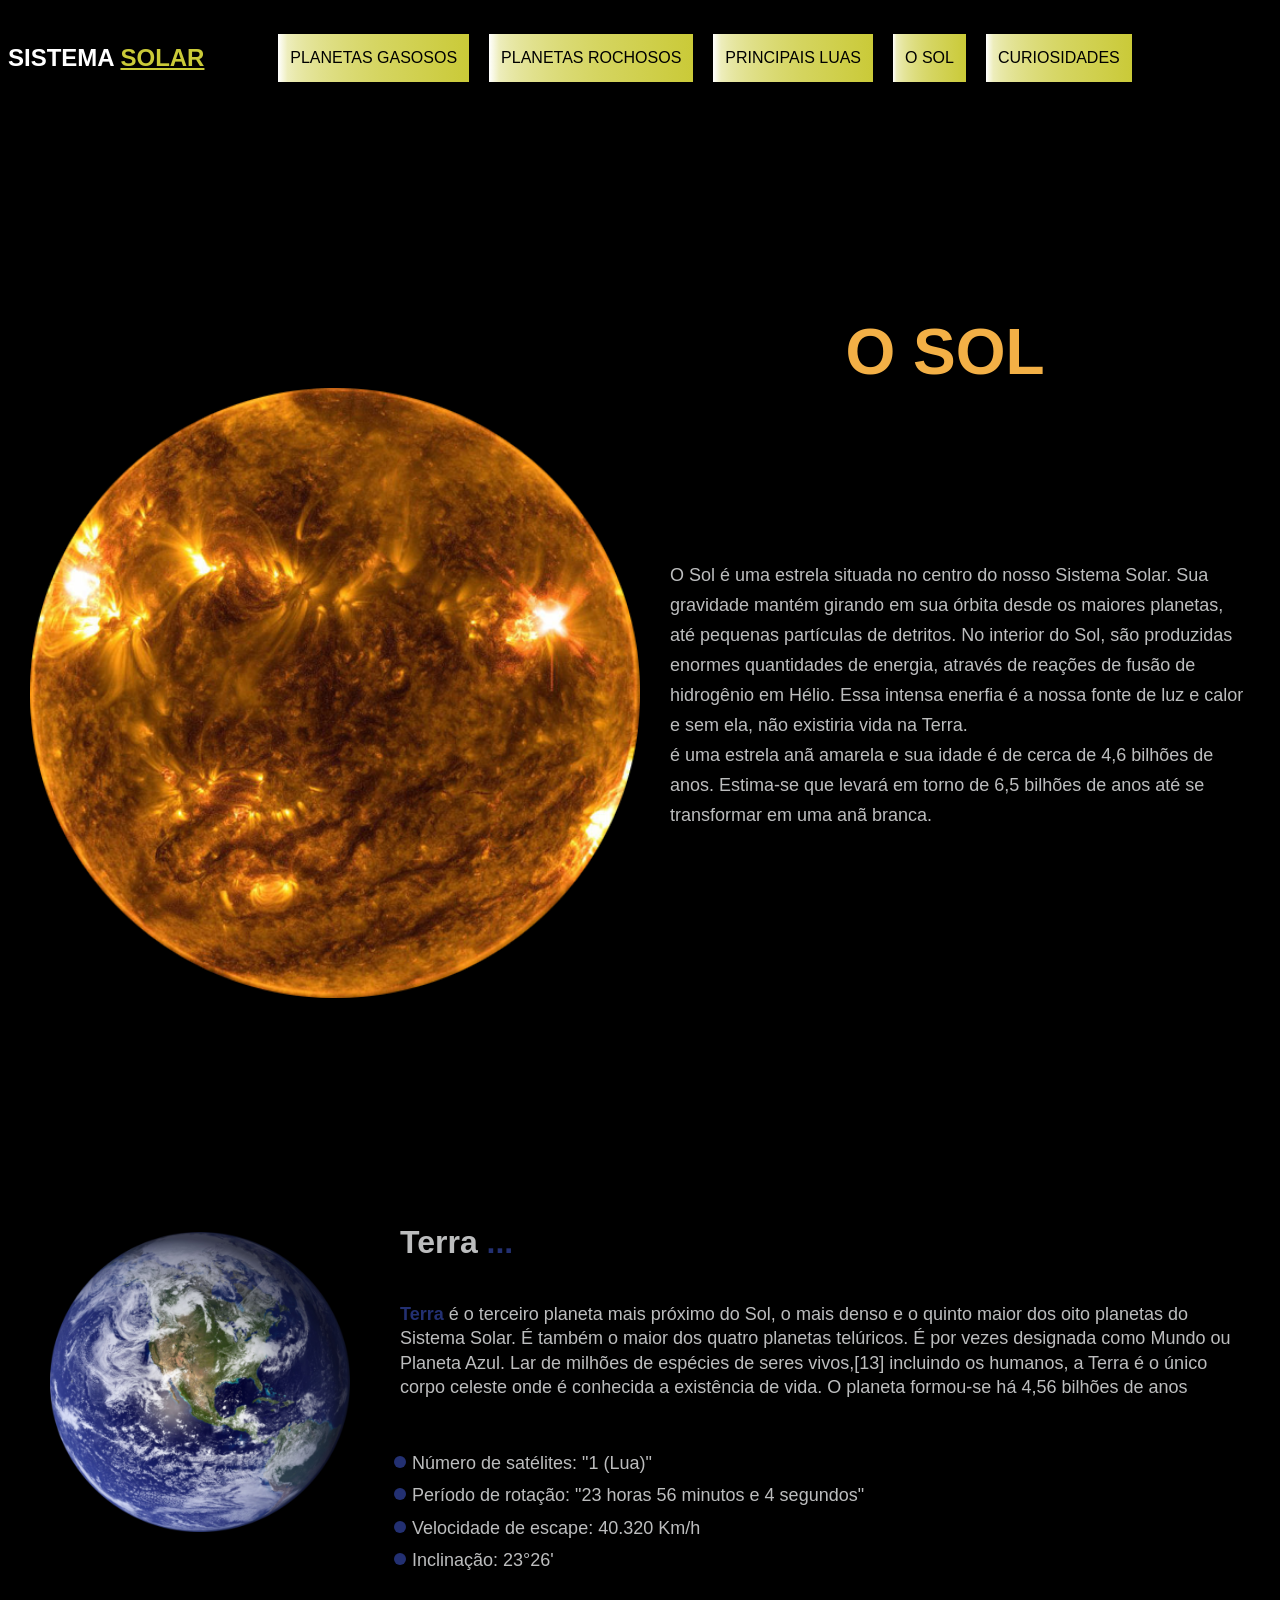
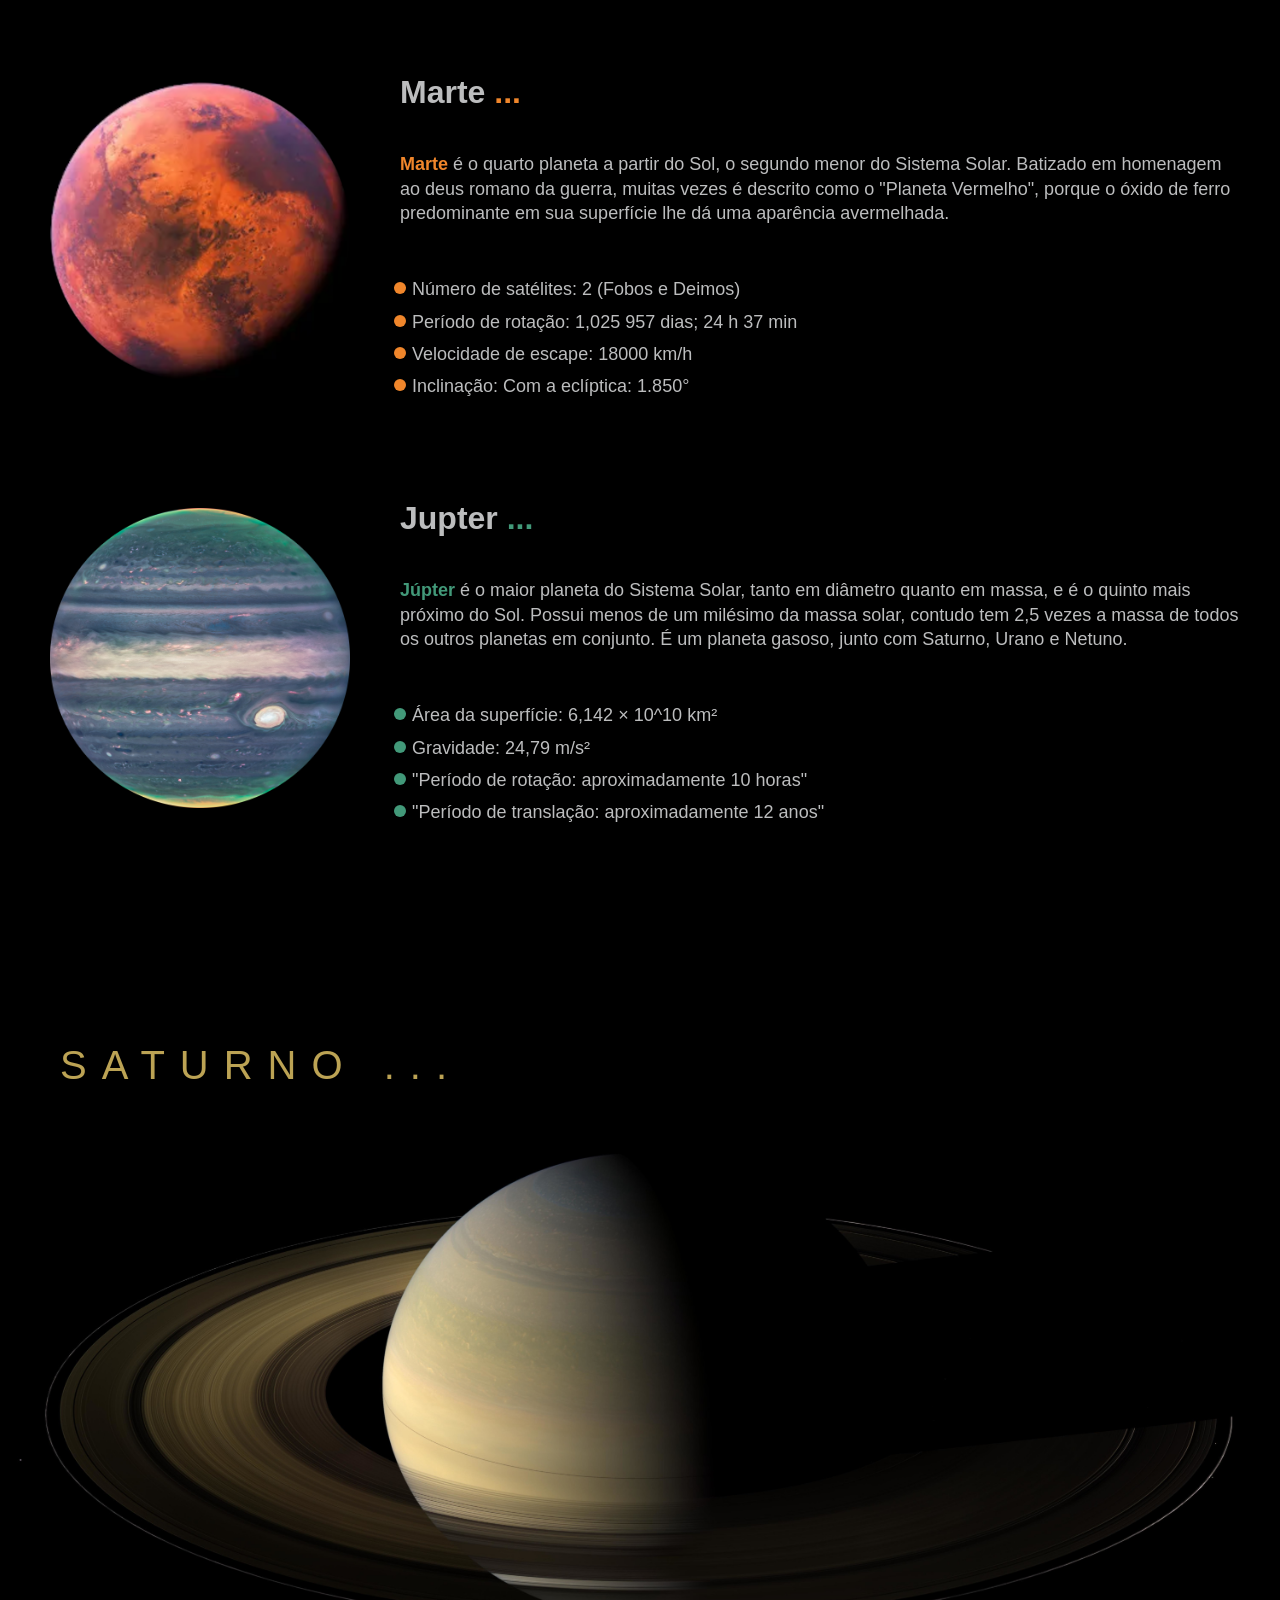
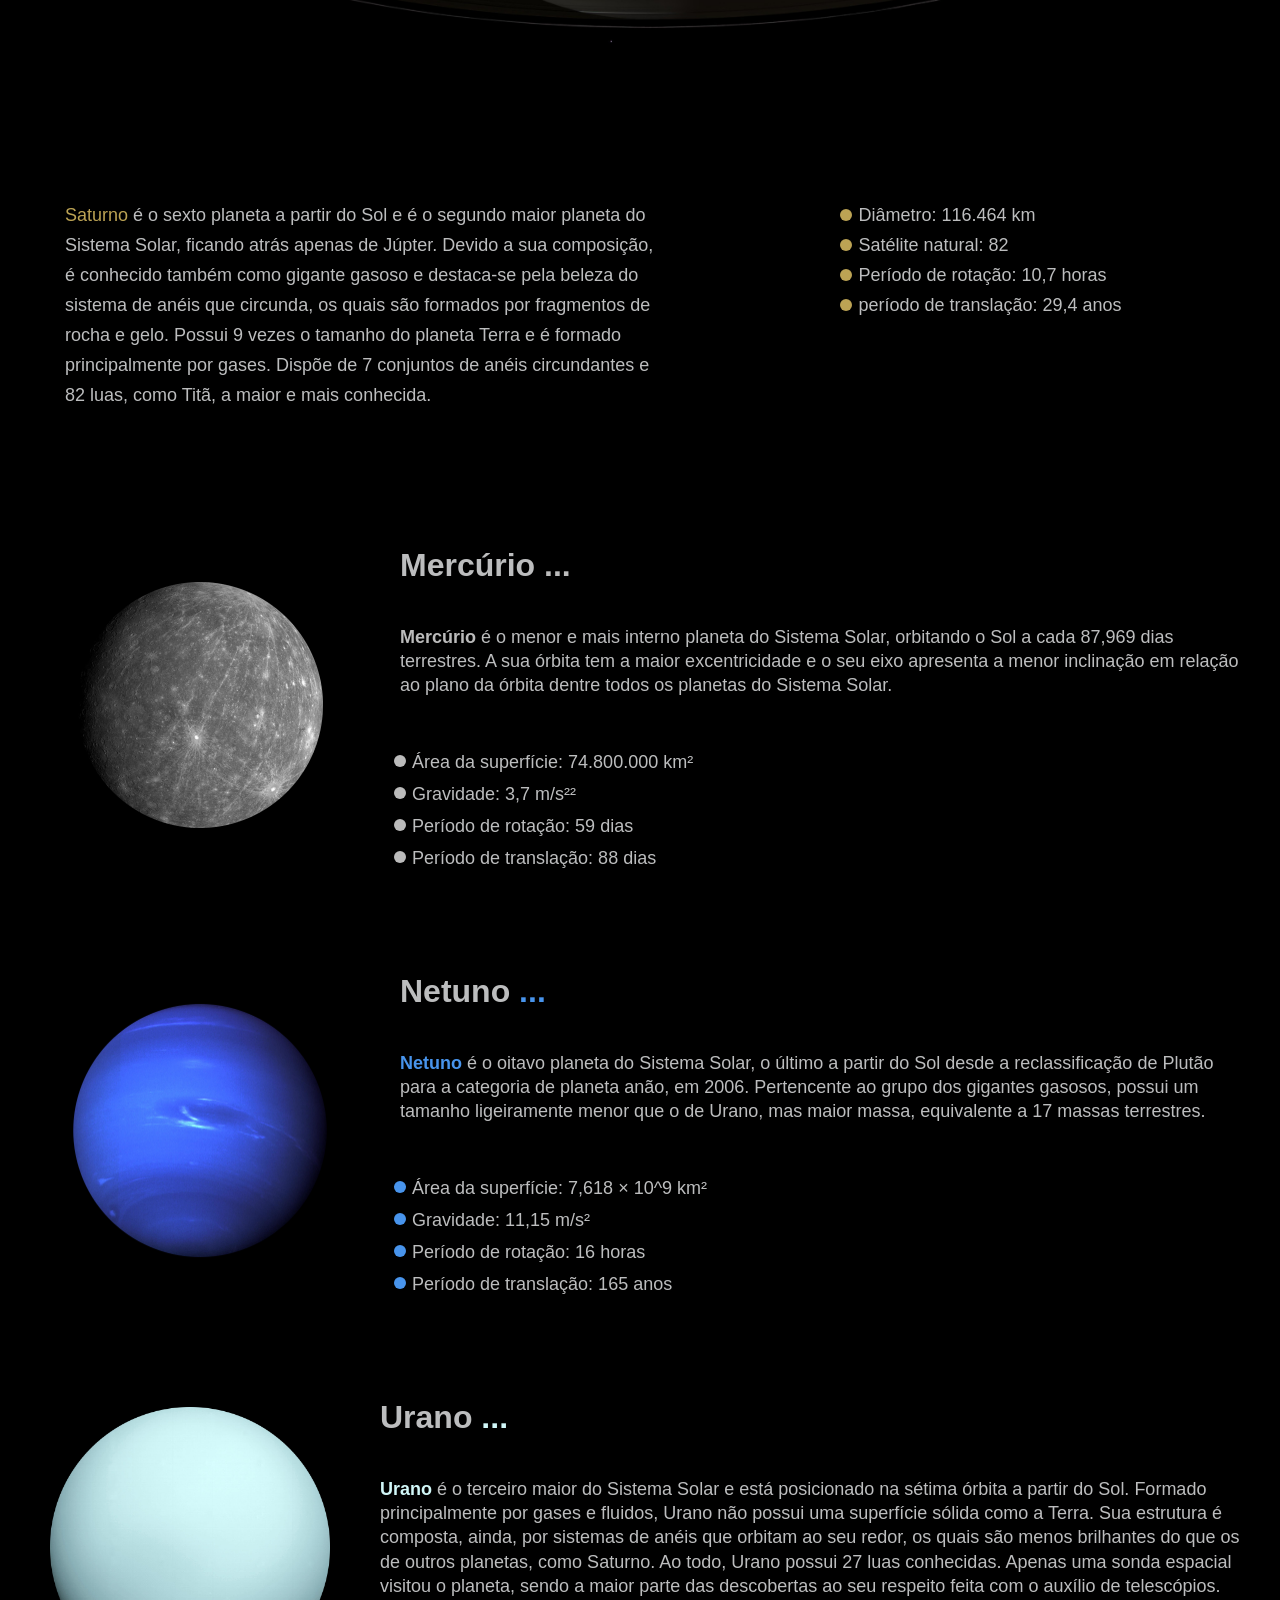
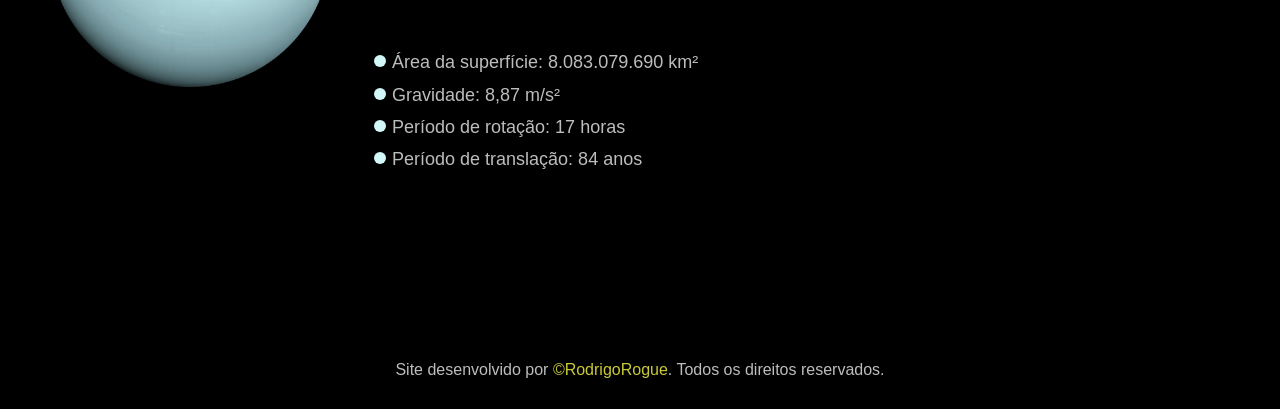
==== commit c63c206e: "corrije grid do projeto e redimensiona png de saturno" ====
--- a/index.html
+++ b/index.html
@@ -14,10 +14,11 @@
 <body>
   <header class="header-bg">
     <nav class="header container">
+      <button data-menu="button" aria-expanded="false" aria-controls="menu">Menu</button>
       <div>
         <h2 class="cor-0 font-1-l-b">Sistema <span class="cor-4">Solar</span></h2>
       </div>
-      <ul class="header-menu font-1-s">
+      <ul class="header-menu font-1-s" data-menu="list" id="menu">
         <li><a href="./">Planetas Gasosos</a></li>
         <li><a href="./">Planetas Rochosos</a></li>
         <li><a href="./">Principais Luas</a></li>
@@ -90,7 +91,7 @@
     <article class="galaxia-black">
       <div class="saturno" data-tab="show">
         <div id="saturno">
-          <img src="./img/planetas/planeta-saturno-otimizada.jpg" alt="Planeta Saturno">
+          <img src="./img/planetas/planeta-saturno-otimizada.jpg" width="1500" alt="Planeta Saturno">
         </div>
         <div class="saturno-descricao cor-10 font-1-m">
           <p><span>Saturno</span> é o sexto planeta a partir do Sol e é o segundo maior planeta do Sistema Solar, ficando atrás apenas de Júpter. Devido a sua composição, é conhecido também como gigante gasoso e destaca-se pela beleza do sistema de anéis que circunda, os quais são formados por fragmentos de rocha e gelo. Possui 9 vezes o tamanho do planeta Terra e é formado principalmente por gases. Dispõe de 7 conjuntos de anéis circundantes e 82 luas, como Titã, a maior e mais conhecida.
@@ -158,7 +159,7 @@
     <p>Site desenvolvido por <span class="span-footer">&copy;RodrigoRogue</span>. Todos os direitos reservados.</p>
   </footer>
 
-  <script src="js/script.js"></script>
+  <script type="module" src="js/script.js"></script>
 </body>
 
 </html>
--- a/css/style.css
+++ b/css/style.css
@@ -8,10 +8,11 @@
 @import "./utilidades/tipografia.css";
 @import "./utilidades/container.css";
 
-/* Introdução */
+/* Home */
 @import "./home/introducao.css";
 @import "./home/sol.css";
 @import "./home/animaScroll.css";
+@import "./home/menuMobile.css";
 
 /* Planetas */
 @import "./planetas/marte.css";
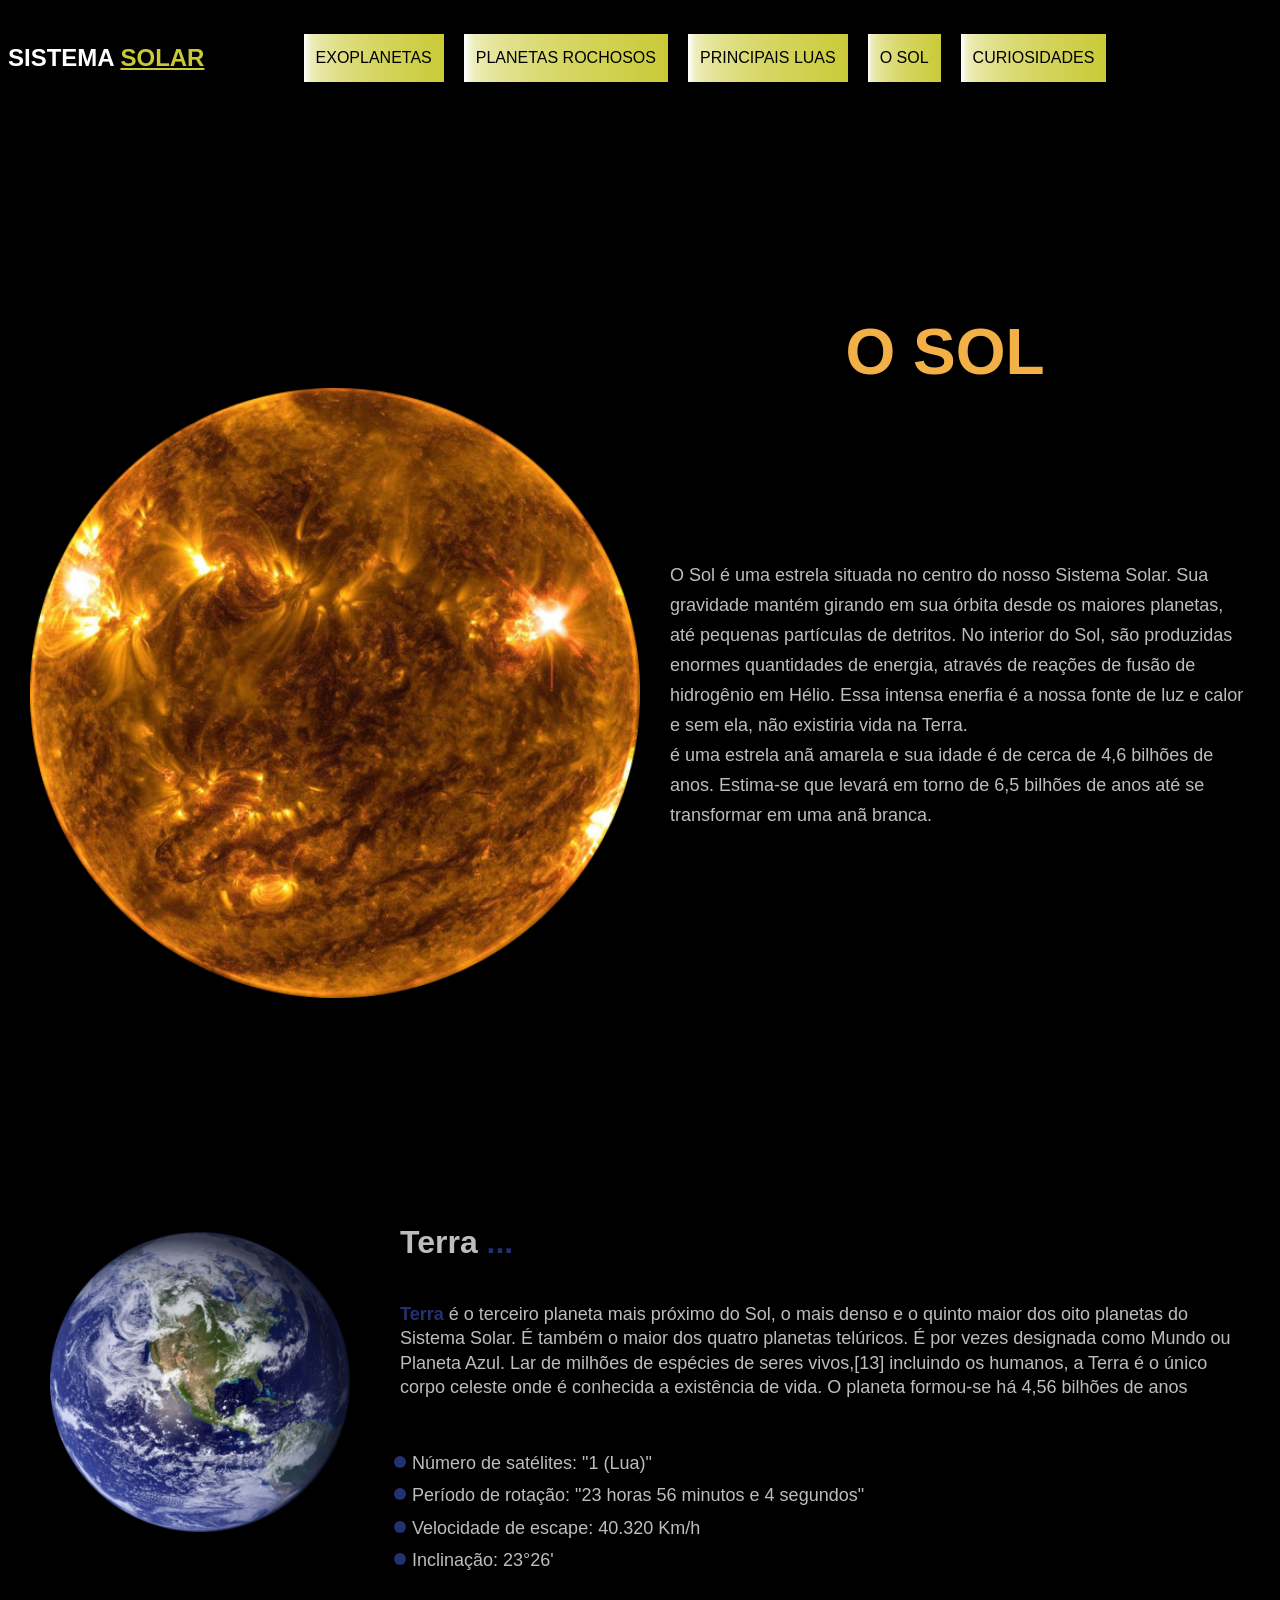
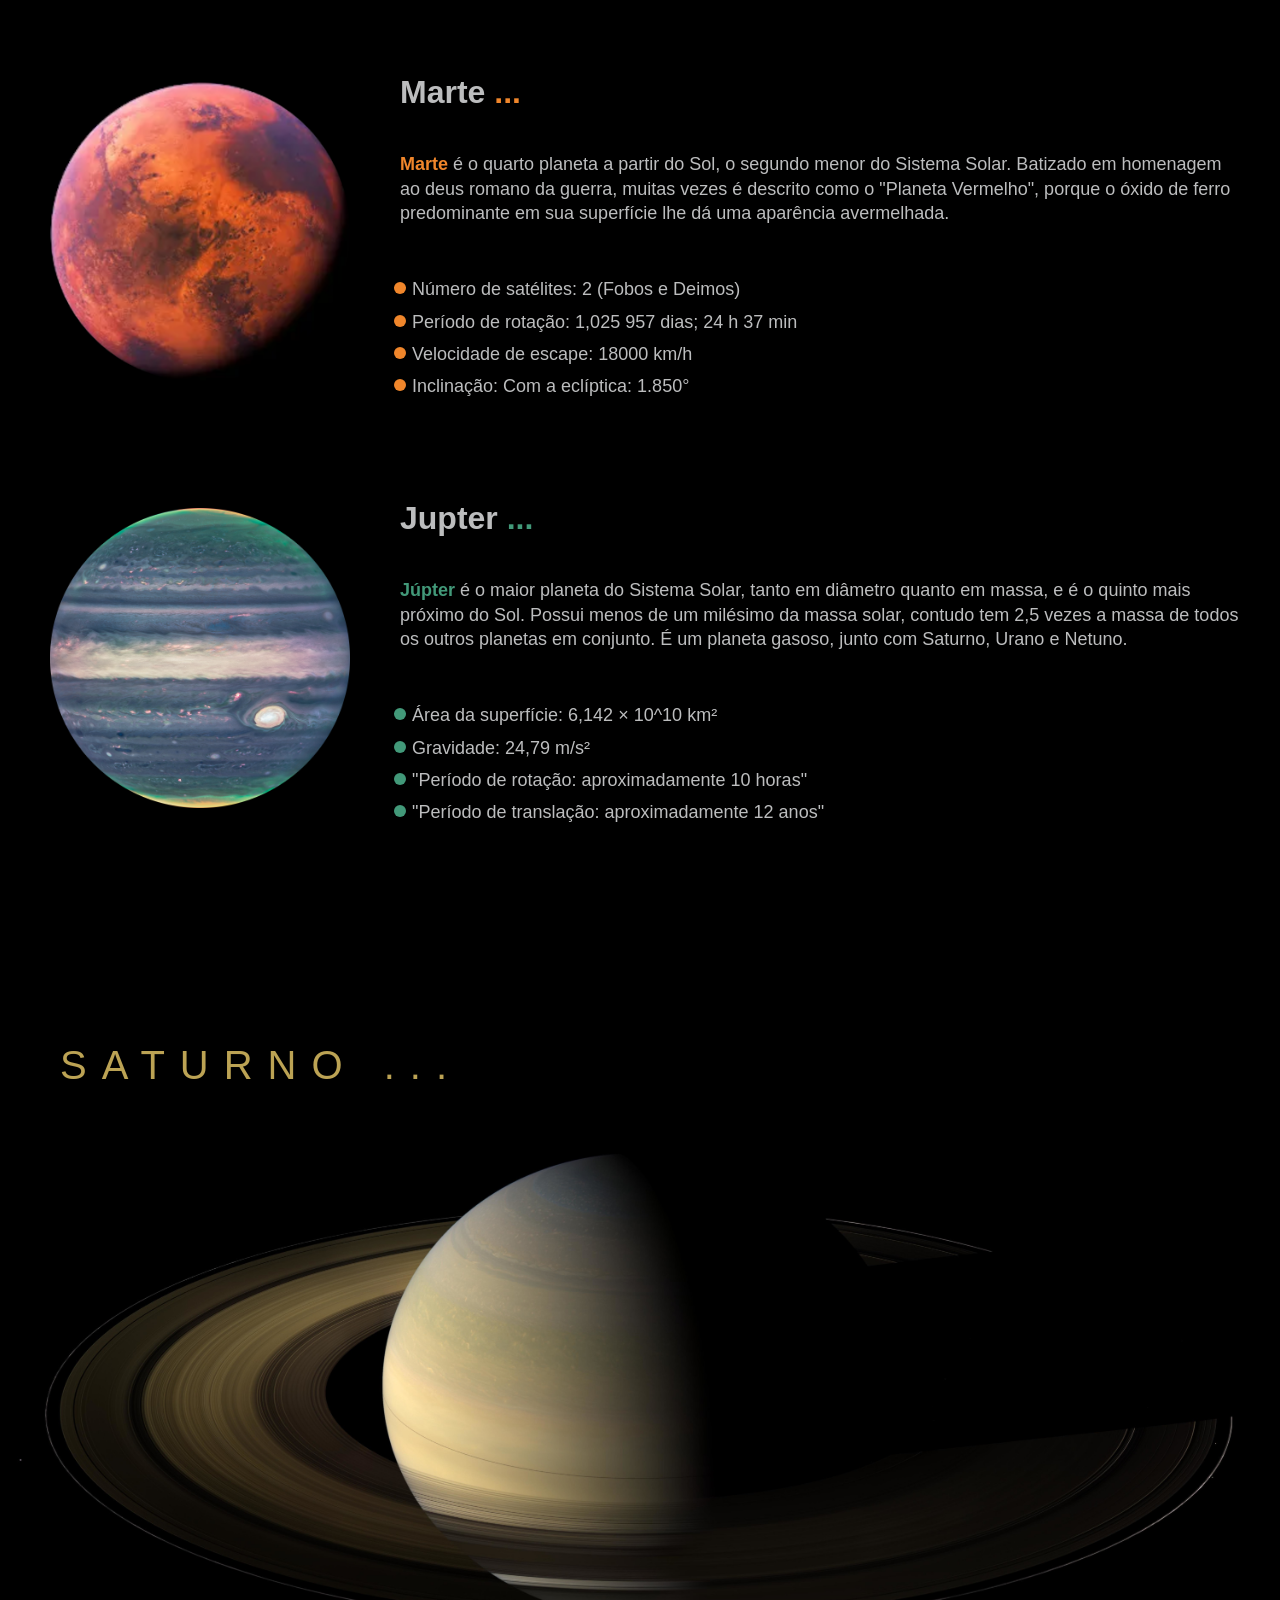
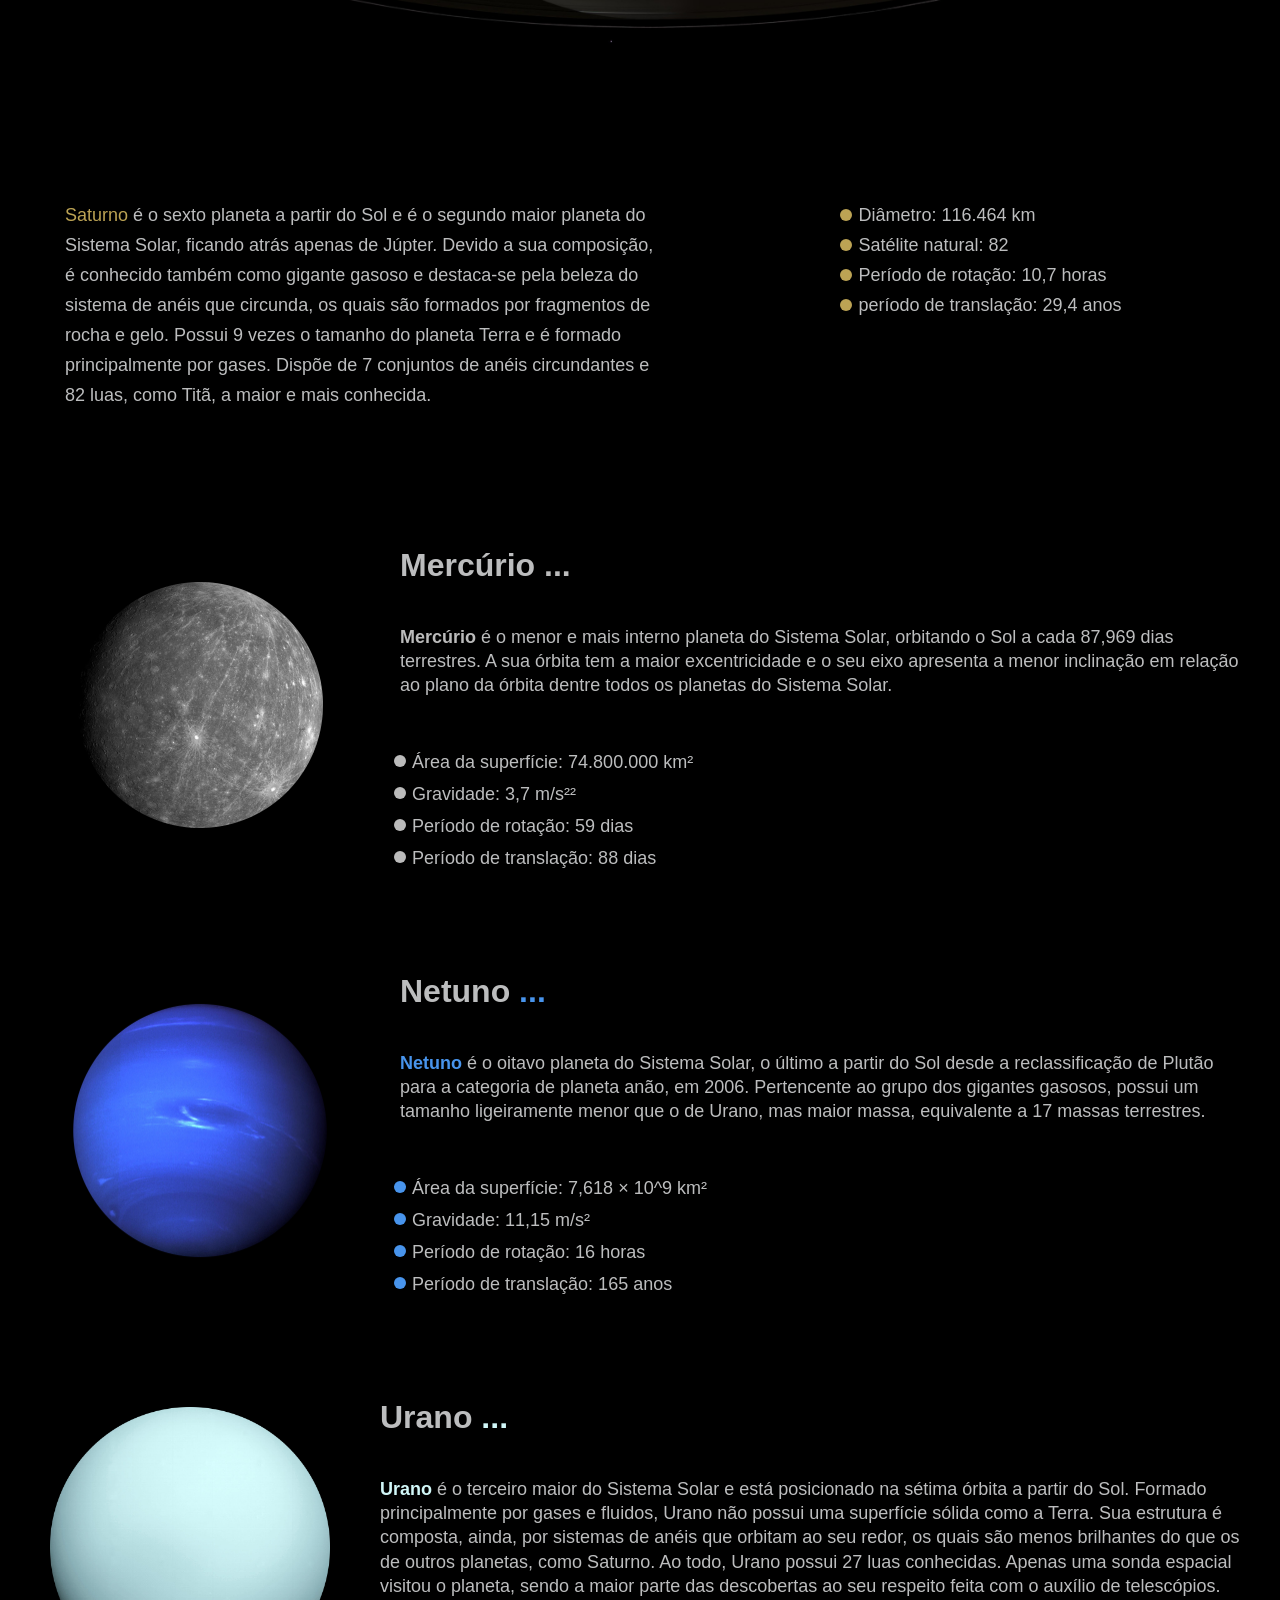
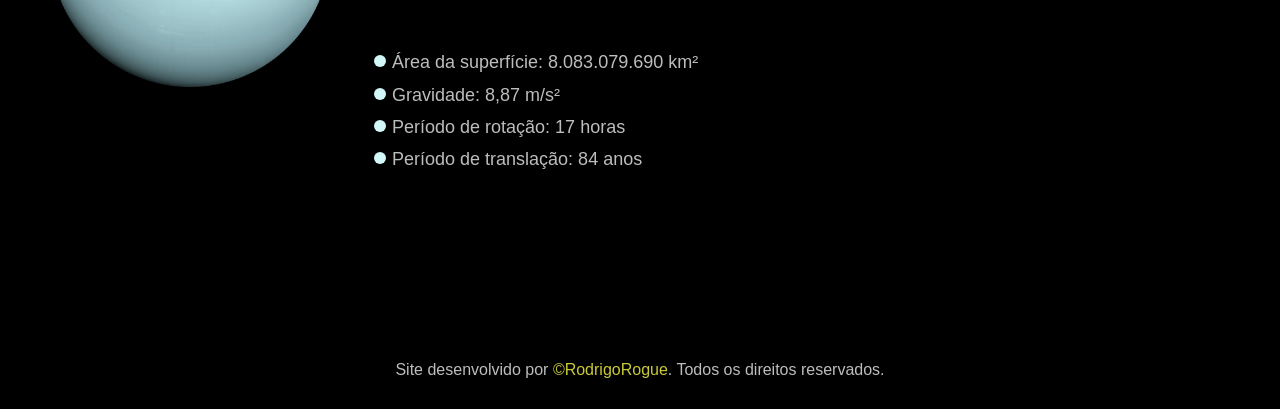
==== commit d5390a60: "adiciona fotos dos exoplanetas, arquivo js e arquivo json dos exoplanetas." ====
--- a/index.html
+++ b/index.html
@@ -12,14 +12,14 @@
 </head>
 
 <body>
-  <header class="header-bg">
+  <header class="header-bg header-button-up">
     <nav class="header container">
       <button data-menu="button" aria-expanded="false" aria-controls="menu">Menu</button>
       <div>
         <h2 class="cor-0 font-1-l-b">Sistema <span class="cor-4">Solar</span></h2>
       </div>
       <ul class="header-menu font-1-s" data-menu="list" id="menu">
-        <li><a href="./">Planetas Gasosos</a></li>
+        <li><a href="../sistema-solar/pages/exoplanetas.html">Exoplanetas</a></li>
         <li><a href="./">Planetas Rochosos</a></li>
         <li><a href="./">Principais Luas</a></li>
         <li><a href="./">O Sol</a></li>
@@ -154,6 +154,8 @@
       </div>
     </article>
 
+    <span class="button-up"><img src="./img/button-up.png" width="32px" alt="Seta para Cima"></span>
+
   </main>
   <footer class="footer-bg">
     <p>Site desenvolvido por <span class="span-footer">&copy;RodrigoRogue</span>. Todos os direitos reservados.</p>
--- a/css/style.css
+++ b/css/style.css
@@ -13,6 +13,7 @@
 @import "./home/sol.css";
 @import "./home/animaScroll.css";
 @import "./home/menuMobile.css";
+@import "./home/buttonUp.css";
 
 /* Planetas */
 @import "./planetas/marte.css";
